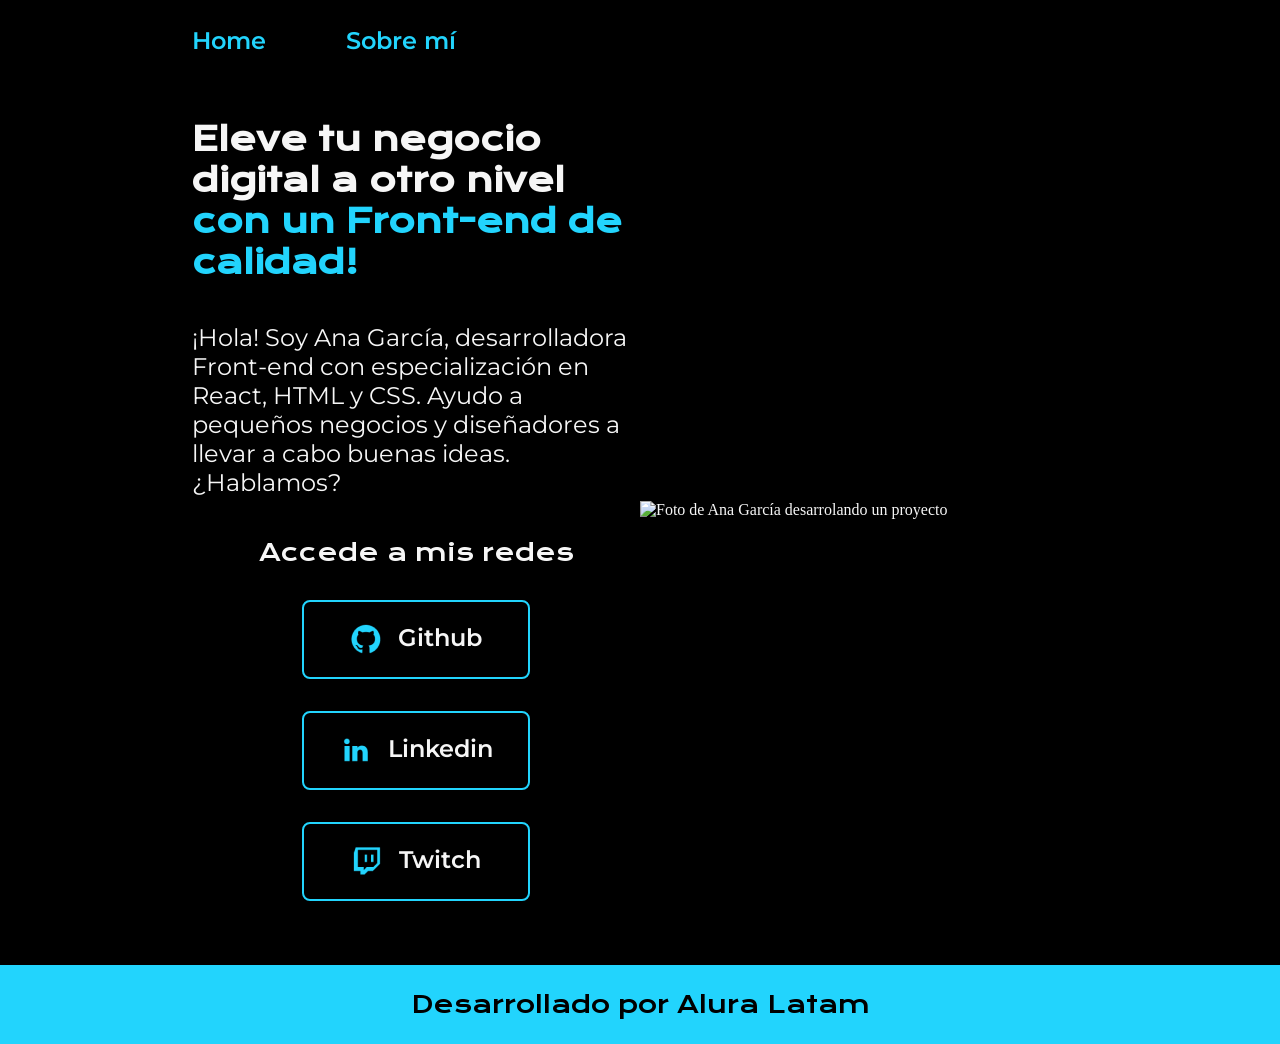
==== index.html @ 8c124a6c "Creando el proyecto" ====
<!DOCTYPE html>
<html lang="es-mx">
<head>
    <meta charset="UTF-8"> 
    <meta http-equiv="X-UA-Compatible" content="IE=edge">
    <meta name="viewport" content="width=device-width, initial-scale=1.0">
    <title>Portafolio</title>
    <link rel="stylesheet" href="styles/style.css">

</head>
<body>
    <header class="header">
        <nav class="header__menu">
            <a class="header__menu__link" href="index.html">Home</a>
            <a class="header__menu__link" href="about.html">Sobre mí</a>
        </nav>
    </header>
    <main class="presentacion">
        <section class="presentacion__contenido">
            <h1 class="presentacion__contenido__titulo">
                Eleve tu negocio digital a otro nivel 
                <strong class="titulo-destaque">con un Front-end de calidad!
                </strong></h1>
                <p class="presentacion__contenido__texto">¡Hola! Soy Ana García, desarrolladora Front-end con
                    especialización en React, HTML y CSS. Ayudo a pequeños
                    negocios y diseñadores a llevar a cabo buenas ideas.
                    ¿Hablamos?

                </p>
                <div class="presentacion__enlaces">
                    <h2 class="presentacion__enlaces__subtitulo">Accede a mis redes</h2>
                    <a class="presentacion__enlaces__link" href="https://github.com/">
                        <img src="./assets/github.png">
                        Github
                    </a>
                    <a class="presentacion__enlaces__link" href="https://linkedin.com/in/">
                        <img src="./assets/linkedin.png">
                        Linkedin
                    </a>
                    <a class="presentacion__enlaces__link" href="https://twitch.tv/">
                        <img src="./assets/twitch.png">
                        Twitch
                    </a>
                </div>
               
        </section>
            <img class="presentacion__imagen" src="./assets/Imagen.png" alt="Foto de Ana García desarrolando un proyecto">
    </main>
    <footer class="footer">
        <p>Desarrollado por Alura Latam</p>
    </footer>
</body>
</html>
---- styles/style.css ----
@import url('https://fonts.googleapis.com/css2?family=Krona+One&family=Montserrat:wght@400;600&display=swap');


:root {
    --color-primaria: #000000;
    --color-secundaria: #F6F6F6;
    --color-terciaria: #22D4FD;
    --color-hover: #272727;

    --fuente-krona: 'Krona One', sans-serif;
    --fuente-montserrat: 'Montserrat', sans-serif;
}

* {
    padding: 0;
    margin:0;
}

body{
    box-sizing: border-box;
    background-color: var(--color-primaria);
    color: var(--color-secundaria);
}

.header{
    padding: 2% 0% 0% 15%;
}

.header__menu{
    display: flex;
    gap: 80px;
}
.header__menu__link{
    font-family: var(--fuente-montserrat);
    font-size: 1.5rem;
    font-weight: 600;
    color: var(--color-terciaria);
    text-decoration: none;

}



.presentacion {
    padding: 5% 15%;
    display: flex;
    align-items: center;
    justify-content: space-between;
}

.presentacion__contenido{
    width: 50%;
    display: flex;
    flex-direction: column;
    gap: 40px;
}


.presentacion__contenido__titulo{
    font-size: 2rem;
    font-family: var(--fuente-krona);
}

.titulo-destaque {
    color: var(--color-terciaria); ;
}

.presentacion__contenido__texto{
    font-size: 1.5rem;
    font-family: var(--fuente-montserrat);
}

.presentacion__enlaces{
    display: flex;
    flex-direction: column;
    justify-content: space-between;
    align-items: center;
    gap: 32px;
}

.presentacion__enlaces__subtitulo{
    font-family: var(--fuente-krona);
    font-weight: 400;
    font-size: 1.5rem;
}
.presentacion__enlaces__link{
      display: flex;
      justify-content: center;
      gap: 16px;
      border: 2px solid var(--color-terciaria);
      width: 50%;
      text-align: center;
      border-radius: 8px;
      font-size: 1.5rem;
      font-weight: 600;
      padding: 21.5px 0;
      text-decoration: none;
      color: var(--color-secundaria);
      font-family: var(--fuente-montserrat);
}

.presentacion__enlaces__link:hover{
    background-color: var(--color-hover);
}

.presentacion__imagen{
    width: 50%;
}

.footer{
    color:var(--color-primaria);
    background-color: var(--color-terciaria);
    padding: 24px;
    text-align: center;
    font-family: var(--fuente-krona);
    font-size: 1.5rem;
    font-weight: 400;
}

@media (max-width: 1200px) {

    .header{
         padding: 10%;  
    }
    .header__menu{
        justify-content: center;
    }
    .presentacion{
        flex-direction: column-reverse;
        padding: 5%;

    }

    .presentacion__contenido{
        width: auto;
    }
    
}
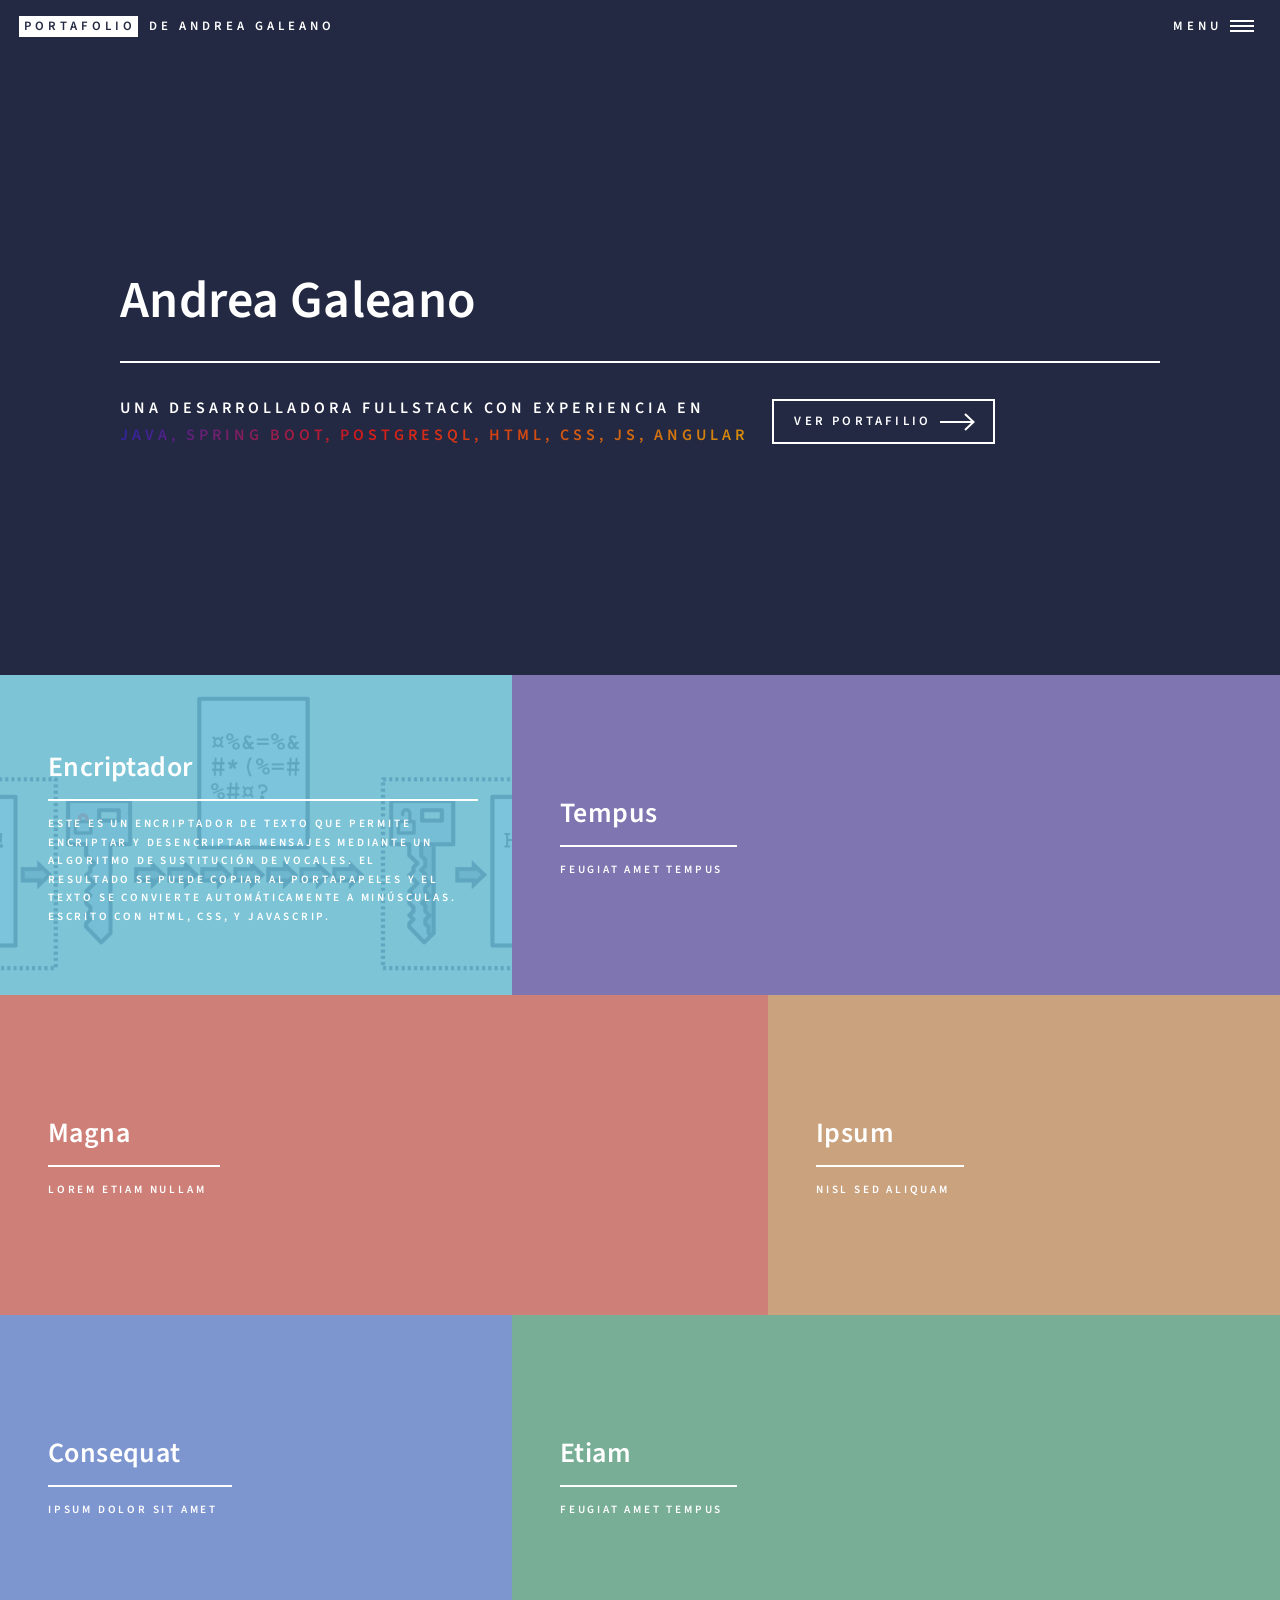
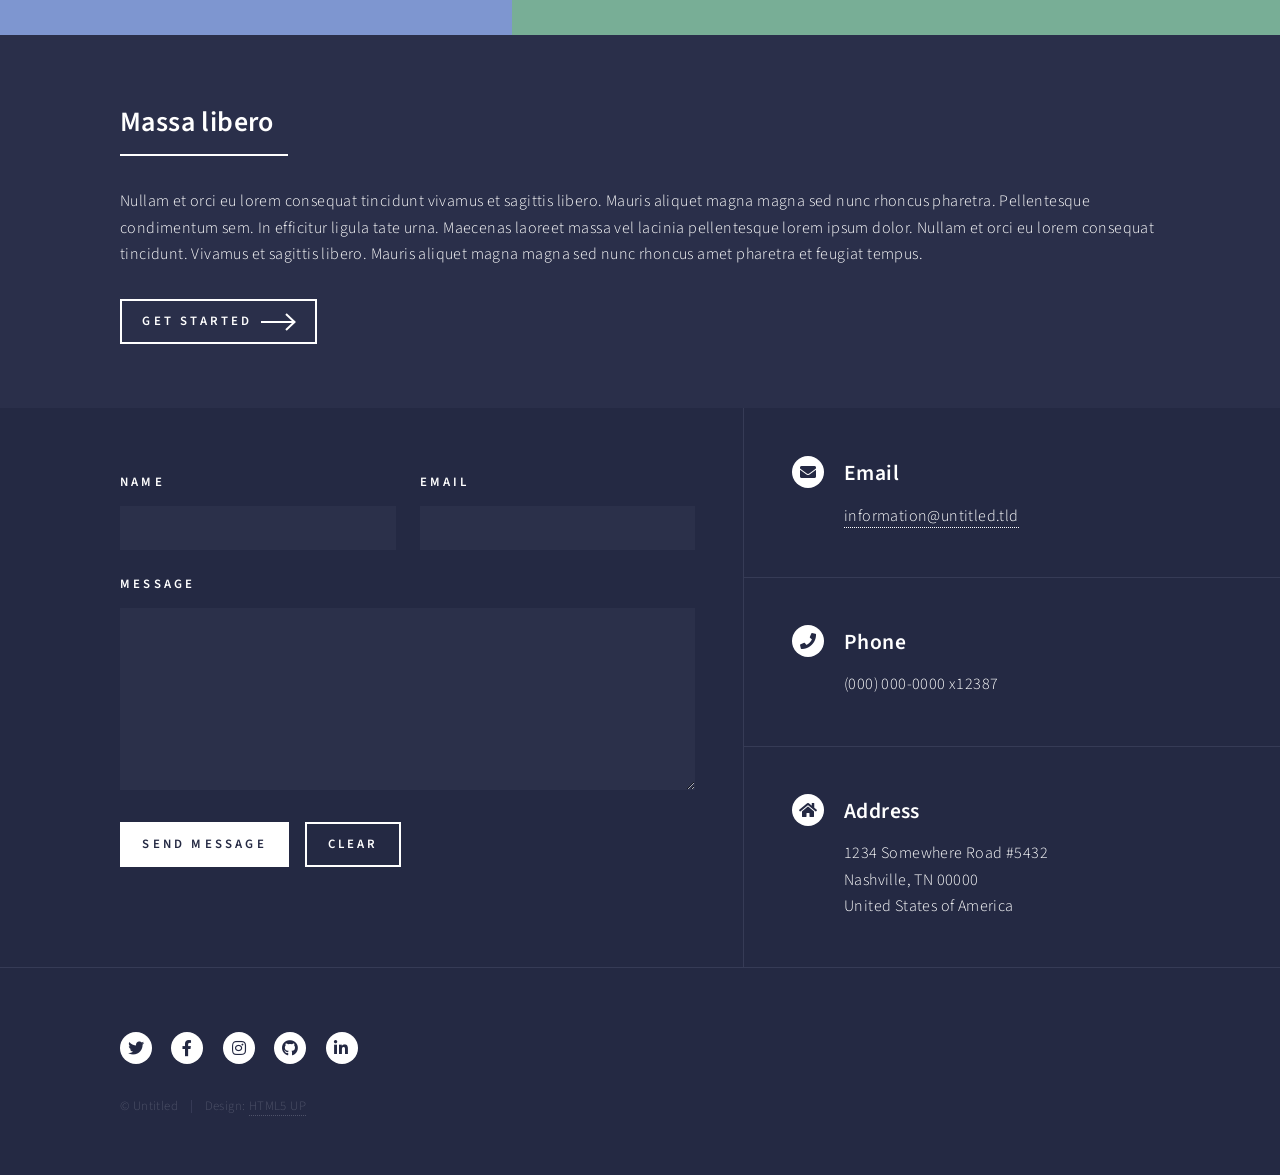
==== commit e9fa7703: "primer commit" ====
--- a/index.html
+++ b/index.html
@@ -1,53 +1,215 @@
-<!DOCTYPE html>
-<html lang="es-mx">
-<head>
-    <meta charset="UTF-8"> 
-    <meta http-equiv="X-UA-Compatible" content="IE=edge">
-    <meta name="viewport" content="width=device-width, initial-scale=1.0">
-    <title>Portafolio</title>
-    <link rel="stylesheet" href="styles/style.css">
-
-</head>
-<body>
-    <header class="header">
-        <nav class="header__menu">
-            <a class="header__menu__link" href="index.html">Home</a>
-            <a class="header__menu__link" href="about.html">Sobre mí</a>
-        </nav>
-    </header>
-    <main class="presentacion">
-        <section class="presentacion__contenido">
-            <h1 class="presentacion__contenido__titulo">
-                Eleve tu negocio digital a otro nivel 
-                <strong class="titulo-destaque">con un Front-end de calidad!
-                </strong></h1>
-                <p class="presentacion__contenido__texto">¡Hola! Soy Ana García, desarrolladora Front-end con
-                    especialización en React, HTML y CSS. Ayudo a pequeños
-                    negocios y diseñadores a llevar a cabo buenas ideas.
-                    ¿Hablamos?
-
-                </p>
-                <div class="presentacion__enlaces">
-                    <h2 class="presentacion__enlaces__subtitulo">Accede a mis redes</h2>
-                    <a class="presentacion__enlaces__link" href="https://github.com/">
-                        <img src="./assets/github.png">
-                        Github
-                    </a>
-                    <a class="presentacion__enlaces__link" href="https://linkedin.com/in/">
-                        <img src="./assets/linkedin.png">
-                        Linkedin
-                    </a>
-                    <a class="presentacion__enlaces__link" href="https://twitch.tv/">
-                        <img src="./assets/twitch.png">
-                        Twitch
-                    </a>
-                </div>
-               
-        </section>
-            <img class="presentacion__imagen" src="./assets/Imagen.png" alt="Foto de Ana García desarrolando un proyecto">
-    </main>
-    <footer class="footer">
-        <p>Desarrollado por Alura Latam</p>
-    </footer>
-</body>
-</html>
+<!DOCTYPE HTML>
+<!--
+	Forty by HTML5 UP
+	html5up.net | @ajlkn
+	Free for personal and commercial use under the CCA 3.0 license (html5up.net/license)
+-->
+<html>
+	<head>
+		<title>Portafolio de Andrea Galeano</title>
+		<meta charset="utf-8" />
+		<meta name="viewport" content="width=device-width, initial-scale=1, user-scalable=no" />
+		<link rel="stylesheet" href="assets/css/main.css" />
+		<noscript><link rel="stylesheet" href="assets/css/noscript.css" /></noscript>
+	</head>
+	<body class="is-preload">
+
+		<!-- Wrapper -->
+			<div id="wrapper">
+
+				<!-- Header -->
+					<header id="header" class="alt">
+						<a href="index.html" class="logo"><strong>Portafolio</strong> <span>de Andrea Galeano</span></a>
+						<nav>
+							<a href="#menu">Menu</a>
+						</nav>
+					</header>
+
+				<!-- Menu -->
+					<nav id="menu">
+						<ul class="links">
+							<li><a href="index.html">Home</a></li>
+							<li><a href="landing.html">Landing</a></li>
+							<li><a href="generic.html">Generic</a></li>
+							<li><a href="elements.html">Elements</a></li>
+						</ul>
+						<ul class="actions stacked">
+							<li><a href="#" class="button primary fit">Get Started</a></li>
+							<li><a href="#" class="button fit">Log In</a></li>
+						</ul>
+					</nav>
+
+				<!-- Banner -->
+					<section id="banner" class="major">
+						<div class="inner">
+							<header class="major">
+								<h1>Andrea Galeano</h1>
+							</header>
+							<div class="content">
+								<p>Una Desarrolladora Fullstack Con Experiencia en<br />
+								<span class="lenguajes">JAVA, Spring Boot, PostgreSQL, HTML, CSS, JS, Angular</span></p>
+								<ul class="actions">
+									<li><a href="#one" class="button next scrolly">Ver Portafilio</a></li>
+								</ul>
+							</div>
+						</div>
+					</section>
+
+				<!-- Main -->
+					<div id="main">
+
+						<!-- One -->
+							<section id="one" class="tiles">
+								<article>
+									<span class="image">
+										<img src="images/encritador.png" alt="" />
+									</span>
+									<header class="major">
+										<h3><a href="assets/proyectos/Encriptador/index.html" class="link" target="_blank">Encriptador</a></h3>
+										<p>Este es un encriptador de texto que permite encriptar y desencriptar mensajes mediante un algoritmo de sustitución de vocales. El resultado se puede copiar al portapapeles y el texto se convierte automáticamente a minúsculas. Escrito con HTML, CSS, y Javascrip.</p>
+									</header>
+								</article>
+								<article>
+									<span class="image">
+										<img src="images/pic02.jpg" alt="" />
+									</span>
+									<header class="major">
+										<h3><a href="landing.html" class="link">Tempus</a></h3>
+										<p>feugiat amet tempus</p>
+									</header>
+								</article>
+								<article>
+									<span class="image">
+										<img src="images/pic03.jpg" alt="" />
+									</span>
+									<header class="major">
+										<h3><a href="landing.html" class="link">Magna</a></h3>
+										<p>Lorem etiam nullam</p>
+									</header>
+								</article>
+								<article>
+									<span class="image">
+										<img src="images/pic04.jpg" alt="" />
+									</span>
+									<header class="major">
+										<h3><a href="landing.html" class="link">Ipsum</a></h3>
+										<p>Nisl sed aliquam</p>
+									</header>
+								</article>
+								<article>
+									<span class="image">
+										<img src="images/pic05.jpg" alt="" />
+									</span>
+									<header class="major">
+										<h3><a href="landing.html" class="link">Consequat</a></h3>
+										<p>Ipsum dolor sit amet</p>
+									</header>
+								</article>
+								<article>
+									<span class="image">
+										<img src="images/pic06.jpg" alt="" />
+									</span>
+									<header class="major">
+										<h3><a href="landing.html" class="link">Etiam</a></h3>
+										<p>Feugiat amet tempus</p>
+									</header>
+								</article>
+							</section>
+
+						<!-- Two -->
+							<section id="two">
+								<div class="inner">
+									<header class="major">
+										<h2>Massa libero</h2>
+									</header>
+									<p>Nullam et orci eu lorem consequat tincidunt vivamus et sagittis libero. Mauris aliquet magna magna sed nunc rhoncus pharetra. Pellentesque condimentum sem. In efficitur ligula tate urna. Maecenas laoreet massa vel lacinia pellentesque lorem ipsum dolor. Nullam et orci eu lorem consequat tincidunt. Vivamus et sagittis libero. Mauris aliquet magna magna sed nunc rhoncus amet pharetra et feugiat tempus.</p>
+									<ul class="actions">
+										<li><a href="landing.html" class="button next">Get Started</a></li>
+									</ul>
+								</div>
+							</section>
+
+					</div>
+
+				<!-- Contact -->
+					<section id="contact">
+						<div class="inner">
+							<section>
+								<form method="post" action="#">
+									<div class="fields">
+										<div class="field half">
+											<label for="name">Name</label>
+											<input type="text" name="name" id="name" />
+										</div>
+										<div class="field half">
+											<label for="email">Email</label>
+											<input type="text" name="email" id="email" />
+										</div>
+										<div class="field">
+											<label for="message">Message</label>
+											<textarea name="message" id="message" rows="6"></textarea>
+										</div>
+									</div>
+									<ul class="actions">
+										<li><input type="submit" value="Send Message" class="primary" /></li>
+										<li><input type="reset" value="Clear" /></li>
+									</ul>
+								</form>
+							</section>
+							<section class="split">
+								<section>
+									<div class="contact-method">
+										<span class="icon solid alt fa-envelope"></span>
+										<h3>Email</h3>
+										<a href="#">information@untitled.tld</a>
+									</div>
+								</section>
+								<section>
+									<div class="contact-method">
+										<span class="icon solid alt fa-phone"></span>
+										<h3>Phone</h3>
+										<span>(000) 000-0000 x12387</span>
+									</div>
+								</section>
+								<section>
+									<div class="contact-method">
+										<span class="icon solid alt fa-home"></span>
+										<h3>Address</h3>
+										<span>1234 Somewhere Road #5432<br />
+										Nashville, TN 00000<br />
+										United States of America</span>
+									</div>
+								</section>
+							</section>
+						</div>
+					</section>
+
+				<!-- Footer -->
+					<footer id="footer">
+						<div class="inner">
+							<ul class="icons">
+								<li><a href="#" class="icon brands alt fa-twitter"><span class="label">Twitter</span></a></li>
+								<li><a href="#" class="icon brands alt fa-facebook-f"><span class="label">Facebook</span></a></li>
+								<li><a href="#" class="icon brands alt fa-instagram"><span class="label">Instagram</span></a></li>
+								<li><a href="#" class="icon brands alt fa-github"><span class="label">GitHub</span></a></li>
+								<li><a href="#" class="icon brands alt fa-linkedin-in"><span class="label">LinkedIn</span></a></li>
+							</ul>
+							<ul class="copyright">
+								<li>&copy; Untitled</li><li>Design: <a href="https://html5up.net">HTML5 UP</a></li>
+							</ul>
+						</div>
+					</footer>
+
+			</div>
+
+		<!-- Scripts -->
+			<script src="assets/js/jquery.min.js"></script>
+			<script src="assets/js/jquery.scrolly.min.js"></script>
+			<script src="assets/js/jquery.scrollex.min.js"></script>
+			<script src="assets/js/browser.min.js"></script>
+			<script src="assets/js/breakpoints.min.js"></script>
+			<script src="assets/js/util.js"></script>
+			<script src="assets/js/main.js"></script>
+
+	</body>
+</html>
--- a/assets/css/main.css
+++ b/assets/css/main.css
@@ -0,0 +1,3983 @@
+@import url(fontawesome-all.min.css);
+@import url("https://fonts.googleapis.com/css?family=Source+Sans+Pro:300,300italic,600,600italic");
+
+/*
+	Forty by HTML5 UP
+	html5up.net | @ajlkn
+	Free for personal and commercial use under the CCA 3.0 license (html5up.net/license)
+*/
+
+@keyframes texclip {
+	to {
+		background-position: 200% center;
+	}
+}
+
+.lenguajes
+{
+	background-image: linear-gradient(
+		-225deg,
+		#2824AA 0%,
+		#d11a1a 20%,
+		#d48d0a 50%,
+		#a56e6e 100%
+	);
+
+	background-size: auto auto;
+	background-clip: border-box;
+	background-size: 200% auto;
+	display: inline-block;
+
+	background-clip: text;
+	-webkit-background-clip: text;
+	-webkit-text-fill-color: transparent;
+	animation: texclip 1.5s linear infinite;
+
+	background-color: blanchedalmond;
+	padding: 0.25em 0.em;
+	color: #242943;
+}
+
+html, body, div, span, applet, object,
+iframe, h1, h2, h3, h4, h5, h6, p, blockquote,
+pre, a, abbr, acronym, address, big, cite,
+code, del, dfn, em, img, ins, kbd, q, s, samp,
+small, strike, strong, sub, sup, tt, var, b,
+u, i, center, dl, dt, dd, ol, ul, li, fieldset,
+form, label, legend, table, caption, tbody,
+tfoot, thead, tr, th, td, article, aside,
+canvas, details, embed, figure, figcaption,
+footer, header, hgroup, menu, nav, output, ruby,
+section, summary, time, mark, audio, video {
+	margin: 0;
+	padding: 0;
+	border: 0;
+	font-size: 100%;
+	font: inherit;
+	vertical-align: baseline;}
+
+article, aside, details, figcaption, figure,
+footer, header, hgroup, menu, nav, section {
+	display: block;}
+
+body {
+	line-height: 1;
+}
+
+ol, ul {
+	list-style: none;
+}
+
+blockquote, q {
+	quotes: none;
+}
+
+	blockquote:before, blockquote:after, q:before, q:after {
+		content: '';
+		content: none;
+	}
+
+table {
+	border-collapse: collapse;
+	border-spacing: 0;
+}
+
+body {
+	-webkit-text-size-adjust: none;
+}
+
+mark {
+	background-color: transparent;
+	color: inherit;
+}
+
+input::-moz-focus-inner {
+	border: 0;
+	padding: 0;
+}
+
+input, select, textarea {
+	-moz-appearance: none;
+	-webkit-appearance: none;
+	-ms-appearance: none;
+	appearance: none;
+}
+
+/* Basic */
+
+	@-ms-viewport {
+		width: device-width;
+	}
+
+	body {
+		-ms-overflow-style: scrollbar;
+	}
+
+	@media screen and (max-width: 480px) {
+
+		html, body {
+			min-width: 320px;
+		}
+
+	}
+
+	html {
+		box-sizing: border-box;
+	}
+
+	*, *:before, *:after {
+		box-sizing: inherit;
+	}
+
+	body {
+		background: #242943;
+	}
+
+		body.is-preload *, body.is-preload *:before, body.is-preload *:after {
+			-moz-animation: none !important;
+			-webkit-animation: none !important;
+			-ms-animation: none !important;
+			animation: none !important;
+			-moz-transition: none !important;
+			-webkit-transition: none !important;
+			-ms-transition: none !important;
+			transition: none !important;
+		}
+
+/* Type */
+
+	body, input, select, textarea {
+		color: #ffffff;
+		font-family: "Source Sans Pro", Helvetica, sans-serif;
+		font-size: 17pt;
+		font-weight: 300;
+		letter-spacing: 0.025em;
+		line-height: 1.65;
+	}
+
+		@media screen and (max-width: 1680px) {
+
+			body, input, select, textarea {
+				font-size: 14pt;
+			}
+
+		}
+
+		@media screen and (max-width: 1280px) {
+
+			body, input, select, textarea {
+				font-size: 12pt;
+			}
+
+		}
+
+		@media screen and (max-width: 360px) {
+
+			body, input, select, textarea {
+				font-size: 11pt;
+			}
+
+		}
+
+	a {
+		-moz-transition: color 0.2s ease-in-out, border-bottom-color 0.2s ease-in-out;
+		-webkit-transition: color 0.2s ease-in-out, border-bottom-color 0.2s ease-in-out;
+		-ms-transition: color 0.2s ease-in-out, border-bottom-color 0.2s ease-in-out;
+		transition: color 0.2s ease-in-out, border-bottom-color 0.2s ease-in-out;
+		border-bottom: dotted 1px;
+		color: inherit;
+		text-decoration: none;
+	}
+
+		a:hover {
+			border-bottom-color: transparent;
+			color: #9bf1ff !important;
+		}
+
+		a:active {
+			color: #53e3fb !important;
+		}
+
+	strong, b {
+		color: #ffffff;
+		font-weight: 600;
+	}
+
+	em, i {
+		font-style: italic;
+	}
+
+	p {
+		margin: 0 0 2em 0;
+	}
+
+	h1, h2, h3, h4, h5, h6 {
+		color: #ffffff;
+		font-weight: 600;
+		line-height: 1.65;
+		margin: 0 0 1em 0;
+	}
+
+		h1 a, h2 a, h3 a, h4 a, h5 a, h6 a {
+			color: inherit;
+			border-bottom: 0;
+		}
+
+	h1 {
+		font-size: 2.5em;
+	}
+
+	h2 {
+		font-size: 1.75em;
+	}
+
+	h3 {
+		font-size: 1.35em;
+	}
+
+	h4 {
+		font-size: 1.1em;
+	}
+
+	h5 {
+		font-size: 0.9em;
+	}
+
+	h6 {
+		font-size: 0.7em;
+	}
+
+	@media screen and (max-width: 736px) {
+
+		h1 {
+			font-size: 2em;
+		}
+
+		h2 {
+			font-size: 1.5em;
+		}
+
+		h3 {
+			font-size: 1.25em;
+		}
+
+	}
+
+	sub {
+		font-size: 0.8em;
+		position: relative;
+		top: 0.5em;
+	}
+
+	sup {
+		font-size: 0.8em;
+		position: relative;
+		top: -0.5em;
+	}
+
+	blockquote {
+		border-left: solid 4px rgba(212, 212, 255, 0.1);
+		font-style: italic;
+		margin: 0 0 2em 0;
+		padding: 0.5em 0 0.5em 2em;
+	}
+
+	code {
+		background: rgba(212, 212, 255, 0.035);
+		font-family: "Courier New", monospace;
+		font-size: 0.9em;
+		margin: 0 0.25em;
+		padding: 0.25em 0.65em;
+	}
+
+	pre {
+		-webkit-overflow-scrolling: touch;
+		font-family: "Courier New", monospace;
+		font-size: 0.9em;
+		margin: 0 0 2em 0;
+	}
+
+		pre code {
+			display: block;
+			line-height: 1.75;
+			padding: 1em 1.5em;
+			overflow-x: auto;
+		}
+
+	hr {
+		border: 0;
+		border-bottom: solid 1px rgba(212, 212, 255, 0.1);
+		margin: 2em 0;
+	}
+
+		hr.major {
+			margin: 3em 0;
+		}
+
+	.align-left {
+		text-align: left;
+	}
+
+	.align-center {
+		text-align: center;
+	}
+
+	.align-right {
+		text-align: right;
+	}
+
+/* Row */
+
+	.row {
+		display: flex;
+		flex-wrap: wrap;
+		box-sizing: border-box;
+		align-items: stretch;
+	}
+
+		.row > * {
+			box-sizing: border-box;
+		}
+
+		.row.gtr-uniform > * > :last-child {
+			margin-bottom: 0;
+		}
+
+		.row.aln-left {
+			justify-content: flex-start;
+		}
+
+		.row.aln-center {
+			justify-content: center;
+		}
+
+		.row.aln-right {
+			justify-content: flex-end;
+		}
+
+		.row.aln-top {
+			align-items: flex-start;
+		}
+
+		.row.aln-middle {
+			align-items: center;
+		}
+
+		.row.aln-bottom {
+			align-items: flex-end;
+		}
+
+		.row > .imp {
+			order: -1;
+		}
+
+		.row > .col-1 {
+			width: 8.33333%;
+		}
+
+		.row > .off-1 {
+			margin-left: 8.33333%;
+		}
+
+		.row > .col-2 {
+			width: 16.66667%;
+		}
+
+		.row > .off-2 {
+			margin-left: 16.66667%;
+		}
+
+		.row > .col-3 {
+			width: 25%;
+		}
+
+		.row > .off-3 {
+			margin-left: 25%;
+		}
+
+		.row > .col-4 {
+			width: 33.33333%;
+		}
+
+		.row > .off-4 {
+			margin-left: 33.33333%;
+		}
+
+		.row > .col-5 {
+			width: 41.66667%;
+		}
+
+		.row > .off-5 {
+			margin-left: 41.66667%;
+		}
+
+		.row > .col-6 {
+			width: 50%;
+		}
+
+		.row > .off-6 {
+			margin-left: 50%;
+		}
+
+		.row > .col-7 {
+			width: 58.33333%;
+		}
+
+		.row > .off-7 {
+			margin-left: 58.33333%;
+		}
+
+		.row > .col-8 {
+			width: 66.66667%;
+		}
+
+		.row > .off-8 {
+			margin-left: 66.66667%;
+		}
+
+		.row > .col-9 {
+			width: 75%;
+		}
+
+		.row > .off-9 {
+			margin-left: 75%;
+		}
+
+		.row > .col-10 {
+			width: 83.33333%;
+		}
+
+		.row > .off-10 {
+			margin-left: 83.33333%;
+		}
+
+		.row > .col-11 {
+			width: 91.66667%;
+		}
+
+		.row > .off-11 {
+			margin-left: 91.66667%;
+		}
+
+		.row > .col-12 {
+			width: 100%;
+		}
+
+		.row > .off-12 {
+			margin-left: 100%;
+		}
+
+		.row.gtr-0 {
+			margin-top: 0;
+			margin-left: 0em;
+		}
+
+			.row.gtr-0 > * {
+				padding: 0 0 0 0em;
+			}
+
+			.row.gtr-0.gtr-uniform {
+				margin-top: 0em;
+			}
+
+				.row.gtr-0.gtr-uniform > * {
+					padding-top: 0em;
+				}
+
+		.row.gtr-25 {
+			margin-top: 0;
+			margin-left: -0.5em;
+		}
+
+			.row.gtr-25 > * {
+				padding: 0 0 0 0.5em;
+			}
+
+			.row.gtr-25.gtr-uniform {
+				margin-top: -0.5em;
+			}
+
+				.row.gtr-25.gtr-uniform > * {
+					padding-top: 0.5em;
+				}
+
+		.row.gtr-50 {
+			margin-top: 0;
+			margin-left: -1em;
+		}
+
+			.row.gtr-50 > * {
+				padding: 0 0 0 1em;
+			}
+
+			.row.gtr-50.gtr-uniform {
+				margin-top: -1em;
+			}
+
+				.row.gtr-50.gtr-uniform > * {
+					padding-top: 1em;
+				}
+
+		.row {
+			margin-top: 0;
+			margin-left: -2em;
+		}
+
+			.row > * {
+				padding: 0 0 0 2em;
+			}
+
+			.row.gtr-uniform {
+				margin-top: -2em;
+			}
+
+				.row.gtr-uniform > * {
+					padding-top: 2em;
+				}
+
+		.row.gtr-150 {
+			margin-top: 0;
+			margin-left: -3em;
+		}
+
+			.row.gtr-150 > * {
+				padding: 0 0 0 3em;
+			}
+
+			.row.gtr-150.gtr-uniform {
+				margin-top: -3em;
+			}
+
+				.row.gtr-150.gtr-uniform > * {
+					padding-top: 3em;
+				}
+
+		.row.gtr-200 {
+			margin-top: 0;
+			margin-left: -4em;
+		}
+
+			.row.gtr-200 > * {
+				padding: 0 0 0 4em;
+			}
+
+			.row.gtr-200.gtr-uniform {
+				margin-top: -4em;
+			}
+
+				.row.gtr-200.gtr-uniform > * {
+					padding-top: 4em;
+				}
+
+		@media screen and (max-width: 1680px) {
+
+			.row {
+				display: flex;
+				flex-wrap: wrap;
+				box-sizing: border-box;
+				align-items: stretch;
+			}
+
+				.row > * {
+					box-sizing: border-box;
+				}
+
+				.row.gtr-uniform > * > :last-child {
+					margin-bottom: 0;
+				}
+
+				.row.aln-left {
+					justify-content: flex-start;
+				}
+
+				.row.aln-center {
+					justify-content: center;
+				}
+
+				.row.aln-right {
+					justify-content: flex-end;
+				}
+
+				.row.aln-top {
+					align-items: flex-start;
+				}
+
+				.row.aln-middle {
+					align-items: center;
+				}
+
+				.row.aln-bottom {
+					align-items: flex-end;
+				}
+
+				.row > .imp-xlarge {
+					order: -1;
+				}
+
+				.row > .col-1-xlarge {
+					width: 8.33333%;
+				}
+
+				.row > .off-1-xlarge {
+					margin-left: 8.33333%;
+				}
+
+				.row > .col-2-xlarge {
+					width: 16.66667%;
+				}
+
+				.row > .off-2-xlarge {
+					margin-left: 16.66667%;
+				}
+
+				.row > .col-3-xlarge {
+					width: 25%;
+				}
+
+				.row > .off-3-xlarge {
+					margin-left: 25%;
+				}
+
+				.row > .col-4-xlarge {
+					width: 33.33333%;
+				}
+
+				.row > .off-4-xlarge {
+					margin-left: 33.33333%;
+				}
+
+				.row > .col-5-xlarge {
+					width: 41.66667%;
+				}
+
+				.row > .off-5-xlarge {
+					margin-left: 41.66667%;
+				}
+
+				.row > .col-6-xlarge {
+					width: 50%;
+				}
+
+				.row > .off-6-xlarge {
+					margin-left: 50%;
+				}
+
+				.row > .col-7-xlarge {
+					width: 58.33333%;
+				}
+
+				.row > .off-7-xlarge {
+					margin-left: 58.33333%;
+				}
+
+				.row > .col-8-xlarge {
+					width: 66.66667%;
+				}
+
+				.row > .off-8-xlarge {
+					margin-left: 66.66667%;
+				}
+
+				.row > .col-9-xlarge {
+					width: 75%;
+				}
+
+				.row > .off-9-xlarge {
+					margin-left: 75%;
+				}
+
+				.row > .col-10-xlarge {
+					width: 83.33333%;
+				}
+
+				.row > .off-10-xlarge {
+					margin-left: 83.33333%;
+				}
+
+				.row > .col-11-xlarge {
+					width: 91.66667%;
+				}
+
+				.row > .off-11-xlarge {
+					margin-left: 91.66667%;
+				}
+
+				.row > .col-12-xlarge {
+					width: 100%;
+				}
+
+				.row > .off-12-xlarge {
+					margin-left: 100%;
+				}
+
+				.row.gtr-0 {
+					margin-top: 0;
+					margin-left: 0em;
+				}
+
+					.row.gtr-0 > * {
+						padding: 0 0 0 0em;
+					}
+
+					.row.gtr-0.gtr-uniform {
+						margin-top: 0em;
+					}
+
+						.row.gtr-0.gtr-uniform > * {
+							padding-top: 0em;
+						}
+
+				.row.gtr-25 {
+					margin-top: 0;
+					margin-left: -0.5em;
+				}
+
+					.row.gtr-25 > * {
+						padding: 0 0 0 0.5em;
+					}
+
+					.row.gtr-25.gtr-uniform {
+						margin-top: -0.5em;
+					}
+
+						.row.gtr-25.gtr-uniform > * {
+							padding-top: 0.5em;
+						}
+
+				.row.gtr-50 {
+					margin-top: 0;
+					margin-left: -1em;
+				}
+
+					.row.gtr-50 > * {
+						padding: 0 0 0 1em;
+					}
+
+					.row.gtr-50.gtr-uniform {
+						margin-top: -1em;
+					}
+
+						.row.gtr-50.gtr-uniform > * {
+							padding-top: 1em;
+						}
+
+				.row {
+					margin-top: 0;
+					margin-left: -2em;
+				}
+
+					.row > * {
+						padding: 0 0 0 2em;
+					}
+
+					.row.gtr-uniform {
+						margin-top: -2em;
+					}
+
+						.row.gtr-uniform > * {
+							padding-top: 2em;
+						}
+
+				.row.gtr-150 {
+					margin-top: 0;
+					margin-left: -3em;
+				}
+
+					.row.gtr-150 > * {
+						padding: 0 0 0 3em;
+					}
+
+					.row.gtr-150.gtr-uniform {
+						margin-top: -3em;
+					}
+
+						.row.gtr-150.gtr-uniform > * {
+							padding-top: 3em;
+						}
+
+				.row.gtr-200 {
+					margin-top: 0;
+					margin-left: -4em;
+				}
+
+					.row.gtr-200 > * {
+						padding: 0 0 0 4em;
+					}
+
+					.row.gtr-200.gtr-uniform {
+						margin-top: -4em;
+					}
+
+						.row.gtr-200.gtr-uniform > * {
+							padding-top: 4em;
+						}
+
+		}
+
+		@media screen and (max-width: 1280px) {
+
+			.row {
+				display: flex;
+				flex-wrap: wrap;
+				box-sizing: border-box;
+				align-items: stretch;
+			}
+
+				.row > * {
+					box-sizing: border-box;
+				}
+
+				.row.gtr-uniform > * > :last-child {
+					margin-bottom: 0;
+				}
+
+				.row.aln-left {
+					justify-content: flex-start;
+				}
+
+				.row.aln-center {
+					justify-content: center;
+				}
+
+				.row.aln-right {
+					justify-content: flex-end;
+				}
+
+				.row.aln-top {
+					align-items: flex-start;
+				}
+
+				.row.aln-middle {
+					align-items: center;
+				}
+
+				.row.aln-bottom {
+					align-items: flex-end;
+				}
+
+				.row > .imp-large {
+					order: -1;
+				}
+
+				.row > .col-1-large {
+					width: 8.33333%;
+				}
+
+				.row > .off-1-large {
+					margin-left: 8.33333%;
+				}
+
+				.row > .col-2-large {
+					width: 16.66667%;
+				}
+
+				.row > .off-2-large {
+					margin-left: 16.66667%;
+				}
+
+				.row > .col-3-large {
+					width: 25%;
+				}
+
+				.row > .off-3-large {
+					margin-left: 25%;
+				}
+
+				.row > .col-4-large {
+					width: 33.33333%;
+				}
+
+				.row > .off-4-large {
+					margin-left: 33.33333%;
+				}
+
+				.row > .col-5-large {
+					width: 41.66667%;
+				}
+
+				.row > .off-5-large {
+					margin-left: 41.66667%;
+				}
+
+				.row > .col-6-large {
+					width: 50%;
+				}
+
+				.row > .off-6-large {
+					margin-left: 50%;
+				}
+
+				.row > .col-7-large {
+					width: 58.33333%;
+				}
+
+				.row > .off-7-large {
+					margin-left: 58.33333%;
+				}
+
+				.row > .col-8-large {
+					width: 66.66667%;
+				}
+
+				.row > .off-8-large {
+					margin-left: 66.66667%;
+				}
+
+				.row > .col-9-large {
+					width: 75%;
+				}
+
+				.row > .off-9-large {
+					margin-left: 75%;
+				}
+
+				.row > .col-10-large {
+					width: 83.33333%;
+				}
+
+				.row > .off-10-large {
+					margin-left: 83.33333%;
+				}
+
+				.row > .col-11-large {
+					width: 91.66667%;
+				}
+
+				.row > .off-11-large {
+					margin-left: 91.66667%;
+				}
+
+				.row > .col-12-large {
+					width: 100%;
+				}
+
+				.row > .off-12-large {
+					margin-left: 100%;
+				}
+
+				.row.gtr-0 {
+					margin-top: 0;
+					margin-left: 0em;
+				}
+
+					.row.gtr-0 > * {
+						padding: 0 0 0 0em;
+					}
+
+					.row.gtr-0.gtr-uniform {
+						margin-top: 0em;
+					}
+
+						.row.gtr-0.gtr-uniform > * {
+							padding-top: 0em;
+						}
+
+				.row.gtr-25 {
+					margin-top: 0;
+					margin-left: -0.375em;
+				}
+
+					.row.gtr-25 > * {
+						padding: 0 0 0 0.375em;
+					}
+
+					.row.gtr-25.gtr-uniform {
+						margin-top: -0.375em;
+					}
+
+						.row.gtr-25.gtr-uniform > * {
+							padding-top: 0.375em;
+						}
+
+				.row.gtr-50 {
+					margin-top: 0;
+					margin-left: -0.75em;
+				}
+
+					.row.gtr-50 > * {
+						padding: 0 0 0 0.75em;
+					}
+
+					.row.gtr-50.gtr-uniform {
+						margin-top: -0.75em;
+					}
+
+						.row.gtr-50.gtr-uniform > * {
+							padding-top: 0.75em;
+						}
+
+				.row {
+					margin-top: 0;
+					margin-left: -1.5em;
+				}
+
+					.row > * {
+						padding: 0 0 0 1.5em;
+					}
+
+					.row.gtr-uniform {
+						margin-top: -1.5em;
+					}
+
+						.row.gtr-uniform > * {
+							padding-top: 1.5em;
+						}
+
+				.row.gtr-150 {
+					margin-top: 0;
+					margin-left: -2.25em;
+				}
+
+					.row.gtr-150 > * {
+						padding: 0 0 0 2.25em;
+					}
+
+					.row.gtr-150.gtr-uniform {
+						margin-top: -2.25em;
+					}
+
+						.row.gtr-150.gtr-uniform > * {
+							padding-top: 2.25em;
+						}
+
+				.row.gtr-200 {
+					margin-top: 0;
+					margin-left: -3em;
+				}
+
+					.row.gtr-200 > * {
+						padding: 0 0 0 3em;
+					}
+
+					.row.gtr-200.gtr-uniform {
+						margin-top: -3em;
+					}
+
+						.row.gtr-200.gtr-uniform > * {
+							padding-top: 3em;
+						}
+
+		}
+
+		@media screen and (max-width: 980px) {
+
+			.row {
+				display: flex;
+				flex-wrap: wrap;
+				box-sizing: border-box;
+				align-items: stretch;
+			}
+
+				.row > * {
+					box-sizing: border-box;
+				}
+
+				.row.gtr-uniform > * > :last-child {
+					margin-bottom: 0;
+				}
+
+				.row.aln-left {
+					justify-content: flex-start;
+				}
+
+				.row.aln-center {
+					justify-content: center;
+				}
+
+				.row.aln-right {
+					justify-content: flex-end;
+				}
+
+				.row.aln-top {
+					align-items: flex-start;
+				}
+
+				.row.aln-middle {
+					align-items: center;
+				}
+
+				.row.aln-bottom {
+					align-items: flex-end;
+				}
+
+				.row > .imp-medium {
+					order: -1;
+				}
+
+				.row > .col-1-medium {
+					width: 8.33333%;
+				}
+
+				.row > .off-1-medium {
+					margin-left: 8.33333%;
+				}
+
+				.row > .col-2-medium {
+					width: 16.66667%;
+				}
+
+				.row > .off-2-medium {
+					margin-left: 16.66667%;
+				}
+
+				.row > .col-3-medium {
+					width: 25%;
+				}
+
+				.row > .off-3-medium {
+					margin-left: 25%;
+				}
+
+				.row > .col-4-medium {
+					width: 33.33333%;
+				}
+
+				.row > .off-4-medium {
+					margin-left: 33.33333%;
+				}
+
+				.row > .col-5-medium {
+					width: 41.66667%;
+				}
+
+				.row > .off-5-medium {
+					margin-left: 41.66667%;
+				}
+
+				.row > .col-6-medium {
+					width: 50%;
+				}
+
+				.row > .off-6-medium {
+					margin-left: 50%;
+				}
+
+				.row > .col-7-medium {
+					width: 58.33333%;
+				}
+
+				.row > .off-7-medium {
+					margin-left: 58.33333%;
+				}
+
+				.row > .col-8-medium {
+					width: 66.66667%;
+				}
+
+				.row > .off-8-medium {
+					margin-left: 66.66667%;
+				}
+
+				.row > .col-9-medium {
+					width: 75%;
+				}
+
+				.row > .off-9-medium {
+					margin-left: 75%;
+				}
+
+				.row > .col-10-medium {
+					width: 83.33333%;
+				}
+
+				.row > .off-10-medium {
+					margin-left: 83.33333%;
+				}
+
+				.row > .col-11-medium {
+					width: 91.66667%;
+				}
+
+				.row > .off-11-medium {
+					margin-left: 91.66667%;
+				}
+
+				.row > .col-12-medium {
+					width: 100%;
+				}
+
+				.row > .off-12-medium {
+					margin-left: 100%;
+				}
+
+				.row.gtr-0 {
+					margin-top: 0;
+					margin-left: 0em;
+				}
+
+					.row.gtr-0 > * {
+						padding: 0 0 0 0em;
+					}
+
+					.row.gtr-0.gtr-uniform {
+						margin-top: 0em;
+					}
+
+						.row.gtr-0.gtr-uniform > * {
+							padding-top: 0em;
+						}
+
+				.row.gtr-25 {
+					margin-top: 0;
+					margin-left: -0.375em;
+				}
+
+					.row.gtr-25 > * {
+						padding: 0 0 0 0.375em;
+					}
+
+					.row.gtr-25.gtr-uniform {
+						margin-top: -0.375em;
+					}
+
+						.row.gtr-25.gtr-uniform > * {
+							padding-top: 0.375em;
+						}
+
+				.row.gtr-50 {
+					margin-top: 0;
+					margin-left: -0.75em;
+				}
+
+					.row.gtr-50 > * {
+						padding: 0 0 0 0.75em;
+					}
+
+					.row.gtr-50.gtr-uniform {
+						margin-top: -0.75em;
+					}
+
+						.row.gtr-50.gtr-uniform > * {
+							padding-top: 0.75em;
+						}
+
+				.row {
+					margin-top: 0;
+					margin-left: -1.5em;
+				}
+
+					.row > * {
+						padding: 0 0 0 1.5em;
+					}
+
+					.row.gtr-uniform {
+						margin-top: -1.5em;
+					}
+
+						.row.gtr-uniform > * {
+							padding-top: 1.5em;
+						}
+
+				.row.gtr-150 {
+					margin-top: 0;
+					margin-left: -2.25em;
+				}
+
+					.row.gtr-150 > * {
+						padding: 0 0 0 2.25em;
+					}
+
+					.row.gtr-150.gtr-uniform {
+						margin-top: -2.25em;
+					}
+
+						.row.gtr-150.gtr-uniform > * {
+							padding-top: 2.25em;
+						}
+
+				.row.gtr-200 {
+					margin-top: 0;
+					margin-left: -3em;
+				}
+
+					.row.gtr-200 > * {
+						padding: 0 0 0 3em;
+					}
+
+					.row.gtr-200.gtr-uniform {
+						margin-top: -3em;
+					}
+
+						.row.gtr-200.gtr-uniform > * {
+							padding-top: 3em;
+						}
+
+		}
+
+		@media screen and (max-width: 736px) {
+
+			.row {
+				display: flex;
+				flex-wrap: wrap;
+				box-sizing: border-box;
+				align-items: stretch;
+			}
+
+				.row > * {
+					box-sizing: border-box;
+				}
+
+				.row.gtr-uniform > * > :last-child {
+					margin-bottom: 0;
+				}
+
+				.row.aln-left {
+					justify-content: flex-start;
+				}
+
+				.row.aln-center {
+					justify-content: center;
+				}
+
+				.row.aln-right {
+					justify-content: flex-end;
+				}
+
+				.row.aln-top {
+					align-items: flex-start;
+				}
+
+				.row.aln-middle {
+					align-items: center;
+				}
+
+				.row.aln-bottom {
+					align-items: flex-end;
+				}
+
+				.row > .imp-small {
+					order: -1;
+				}
+
+				.row > .col-1-small {
+					width: 8.33333%;
+				}
+
+				.row > .off-1-small {
+					margin-left: 8.33333%;
+				}
+
+				.row > .col-2-small {
+					width: 16.66667%;
+				}
+
+				.row > .off-2-small {
+					margin-left: 16.66667%;
+				}
+
+				.row > .col-3-small {
+					width: 25%;
+				}
+
+				.row > .off-3-small {
+					margin-left: 25%;
+				}
+
+				.row > .col-4-small {
+					width: 33.33333%;
+				}
+
+				.row > .off-4-small {
+					margin-left: 33.33333%;
+				}
+
+				.row > .col-5-small {
+					width: 41.66667%;
+				}
+
+				.row > .off-5-small {
+					margin-left: 41.66667%;
+				}
+
+				.row > .col-6-small {
+					width: 50%;
+				}
+
+				.row > .off-6-small {
+					margin-left: 50%;
+				}
+
+				.row > .col-7-small {
+					width: 58.33333%;
+				}
+
+				.row > .off-7-small {
+					margin-left: 58.33333%;
+				}
+
+				.row > .col-8-small {
+					width: 66.66667%;
+				}
+
+				.row > .off-8-small {
+					margin-left: 66.66667%;
+				}
+
+				.row > .col-9-small {
+					width: 75%;
+				}
+
+				.row > .off-9-small {
+					margin-left: 75%;
+				}
+
+				.row > .col-10-small {
+					width: 83.33333%;
+				}
+
+				.row > .off-10-small {
+					margin-left: 83.33333%;
+				}
+
+				.row > .col-11-small {
+					width: 91.66667%;
+				}
+
+				.row > .off-11-small {
+					margin-left: 91.66667%;
+				}
+
+				.row > .col-12-small {
+					width: 100%;
+				}
+
+				.row > .off-12-small {
+					margin-left: 100%;
+				}
+
+				.row.gtr-0 {
+					margin-top: 0;
+					margin-left: 0em;
+				}
+
+					.row.gtr-0 > * {
+						padding: 0 0 0 0em;
+					}
+
+					.row.gtr-0.gtr-uniform {
+						margin-top: 0em;
+					}
+
+						.row.gtr-0.gtr-uniform > * {
+							padding-top: 0em;
+						}
+
+				.row.gtr-25 {
+					margin-top: 0;
+					margin-left: -0.3125em;
+				}
+
+					.row.gtr-25 > * {
+						padding: 0 0 0 0.3125em;
+					}
+
+					.row.gtr-25.gtr-uniform {
+						margin-top: -0.3125em;
+					}
+
+						.row.gtr-25.gtr-uniform > * {
+							padding-top: 0.3125em;
+						}
+
+				.row.gtr-50 {
+					margin-top: 0;
+					margin-left: -0.625em;
+				}
+
+					.row.gtr-50 > * {
+						padding: 0 0 0 0.625em;
+					}
+
+					.row.gtr-50.gtr-uniform {
+						margin-top: -0.625em;
+					}
+
+						.row.gtr-50.gtr-uniform > * {
+							padding-top: 0.625em;
+						}
+
+				.row {
+					margin-top: 0;
+					margin-left: -1.25em;
+				}
+
+					.row > * {
+						padding: 0 0 0 1.25em;
+					}
+
+					.row.gtr-uniform {
+						margin-top: -1.25em;
+					}
+
+						.row.gtr-uniform > * {
+							padding-top: 1.25em;
+						}
+
+				.row.gtr-150 {
+					margin-top: 0;
+					margin-left: -1.875em;
+				}
+
+					.row.gtr-150 > * {
+						padding: 0 0 0 1.875em;
+					}
+
+					.row.gtr-150.gtr-uniform {
+						margin-top: -1.875em;
+					}
+
+						.row.gtr-150.gtr-uniform > * {
+							padding-top: 1.875em;
+						}
+
+				.row.gtr-200 {
+					margin-top: 0;
+					margin-left: -2.5em;
+				}
+
+					.row.gtr-200 > * {
+						padding: 0 0 0 2.5em;
+					}
+
+					.row.gtr-200.gtr-uniform {
+						margin-top: -2.5em;
+					}
+
+						.row.gtr-200.gtr-uniform > * {
+							padding-top: 2.5em;
+						}
+
+		}
+
+		@media screen and (max-width: 480px) {
+
+			.row {
+				display: flex;
+				flex-wrap: wrap;
+				box-sizing: border-box;
+				align-items: stretch;
+			}
+
+				.row > * {
+					box-sizing: border-box;
+				}
+
+				.row.gtr-uniform > * > :last-child {
+					margin-bottom: 0;
+				}
+
+				.row.aln-left {
+					justify-content: flex-start;
+				}
+
+				.row.aln-center {
+					justify-content: center;
+				}
+
+				.row.aln-right {
+					justify-content: flex-end;
+				}
+
+				.row.aln-top {
+					align-items: flex-start;
+				}
+
+				.row.aln-middle {
+					align-items: center;
+				}
+
+				.row.aln-bottom {
+					align-items: flex-end;
+				}
+
+				.row > .imp-xsmall {
+					order: -1;
+				}
+
+				.row > .col-1-xsmall {
+					width: 8.33333%;
+				}
+
+				.row > .off-1-xsmall {
+					margin-left: 8.33333%;
+				}
+
+				.row > .col-2-xsmall {
+					width: 16.66667%;
+				}
+
+				.row > .off-2-xsmall {
+					margin-left: 16.66667%;
+				}
+
+				.row > .col-3-xsmall {
+					width: 25%;
+				}
+
+				.row > .off-3-xsmall {
+					margin-left: 25%;
+				}
+
+				.row > .col-4-xsmall {
+					width: 33.33333%;
+				}
+
+				.row > .off-4-xsmall {
+					margin-left: 33.33333%;
+				}
+
+				.row > .col-5-xsmall {
+					width: 41.66667%;
+				}
+
+				.row > .off-5-xsmall {
+					margin-left: 41.66667%;
+				}
+
+				.row > .col-6-xsmall {
+					width: 50%;
+				}
+
+				.row > .off-6-xsmall {
+					margin-left: 50%;
+				}
+
+				.row > .col-7-xsmall {
+					width: 58.33333%;
+				}
+
+				.row > .off-7-xsmall {
+					margin-left: 58.33333%;
+				}
+
+				.row > .col-8-xsmall {
+					width: 66.66667%;
+				}
+
+				.row > .off-8-xsmall {
+					margin-left: 66.66667%;
+				}
+
+				.row > .col-9-xsmall {
+					width: 75%;
+				}
+
+				.row > .off-9-xsmall {
+					margin-left: 75%;
+				}
+
+				.row > .col-10-xsmall {
+					width: 83.33333%;
+				}
+
+				.row > .off-10-xsmall {
+					margin-left: 83.33333%;
+				}
+
+				.row > .col-11-xsmall {
+					width: 91.66667%;
+				}
+
+				.row > .off-11-xsmall {
+					margin-left: 91.66667%;
+				}
+
+				.row > .col-12-xsmall {
+					width: 100%;
+				}
+
+				.row > .off-12-xsmall {
+					margin-left: 100%;
+				}
+
+				.row.gtr-0 {
+					margin-top: 0;
+					margin-left: 0em;
+				}
+
+					.row.gtr-0 > * {
+						padding: 0 0 0 0em;
+					}
+
+					.row.gtr-0.gtr-uniform {
+						margin-top: 0em;
+					}
+
+						.row.gtr-0.gtr-uniform > * {
+							padding-top: 0em;
+						}
+
+				.row.gtr-25 {
+					margin-top: 0;
+					margin-left: -0.3125em;
+				}
+
+					.row.gtr-25 > * {
+						padding: 0 0 0 0.3125em;
+					}
+
+					.row.gtr-25.gtr-uniform {
+						margin-top: -0.3125em;
+					}
+
+						.row.gtr-25.gtr-uniform > * {
+							padding-top: 0.3125em;
+						}
+
+				.row.gtr-50 {
+					margin-top: 0;
+					margin-left: -0.625em;
+				}
+
+					.row.gtr-50 > * {
+						padding: 0 0 0 0.625em;
+					}
+
+					.row.gtr-50.gtr-uniform {
+						margin-top: -0.625em;
+					}
+
+						.row.gtr-50.gtr-uniform > * {
+							padding-top: 0.625em;
+						}
+
+				.row {
+					margin-top: 0;
+					margin-left: -1.25em;
+				}
+
+					.row > * {
+						padding: 0 0 0 1.25em;
+					}
+
+					.row.gtr-uniform {
+						margin-top: -1.25em;
+					}
+
+						.row.gtr-uniform > * {
+							padding-top: 1.25em;
+						}
+
+				.row.gtr-150 {
+					margin-top: 0;
+					margin-left: -1.875em;
+				}
+
+					.row.gtr-150 > * {
+						padding: 0 0 0 1.875em;
+					}
+
+					.row.gtr-150.gtr-uniform {
+						margin-top: -1.875em;
+					}
+
+						.row.gtr-150.gtr-uniform > * {
+							padding-top: 1.875em;
+						}
+
+				.row.gtr-200 {
+					margin-top: 0;
+					margin-left: -2.5em;
+				}
+
+					.row.gtr-200 > * {
+						padding: 0 0 0 2.5em;
+					}
+
+					.row.gtr-200.gtr-uniform {
+						margin-top: -2.5em;
+					}
+
+						.row.gtr-200.gtr-uniform > * {
+							padding-top: 2.5em;
+						}
+
+		}
+
+/* Section/Article */
+
+	section.special, article.special {
+		text-align: center;
+	}
+
+	header.major {
+		width: -moz-max-content;
+		width: -webkit-max-content;
+		width: -ms-max-content;
+		width: max-content;
+		margin-bottom: 2em;
+	}
+
+		header.major > :first-child {
+			margin-bottom: 0;
+			width: calc(100% + 0.5em);
+		}
+
+			header.major > :first-child:after {
+				content: '';
+				background-color: #ffffff;
+				display: block;
+				height: 2px;
+				margin: 0.325em 0 0.5em 0;
+				width: 100%;
+			}
+
+		header.major > p {
+			font-size: 0.7em;
+			font-weight: 600;
+			letter-spacing: 0.25em;
+			margin-bottom: 0;
+			text-transform: uppercase;
+		}
+
+		body.is-ie header.major > :first-child:after {
+			max-width: 9em;
+		}
+
+		body.is-ie header.major > h1:after {
+			max-width: 100% !important;
+		}
+
+	@media screen and (max-width: 736px) {
+
+		header.major > p br {
+			display: none;
+		}
+
+	}
+
+/* Form */
+
+	form {
+		margin: 0 0 2em 0;
+	}
+
+		form > :last-child {
+			margin-bottom: 0;
+		}
+
+		form > .fields {
+			display: -moz-flex;
+			display: -webkit-flex;
+			display: -ms-flex;
+			display: flex;
+			-moz-flex-wrap: wrap;
+			-webkit-flex-wrap: wrap;
+			-ms-flex-wrap: wrap;
+			flex-wrap: wrap;
+			width: calc(100% + 3em);
+			margin: -1.5em 0 2em -1.5em;
+		}
+
+			form > .fields > .field {
+				-moz-flex-grow: 0;
+				-webkit-flex-grow: 0;
+				-ms-flex-grow: 0;
+				flex-grow: 0;
+				-moz-flex-shrink: 0;
+				-webkit-flex-shrink: 0;
+				-ms-flex-shrink: 0;
+				flex-shrink: 0;
+				padding: 1.5em 0 0 1.5em;
+				width: calc(100% - 1.5em);
+			}
+
+				form > .fields > .field.half {
+					width: calc(50% - 0.75em);
+				}
+
+				form > .fields > .field.third {
+					width: calc(100%/3 - 0.5em);
+				}
+
+				form > .fields > .field.quarter {
+					width: calc(25% - 0.375em);
+				}
+
+		@media screen and (max-width: 480px) {
+
+			form > .fields {
+				width: calc(100% + 3em);
+				margin: -1.5em 0 2em -1.5em;
+			}
+
+				form > .fields > .field {
+					padding: 1.5em 0 0 1.5em;
+					width: calc(100% - 1.5em);
+				}
+
+					form > .fields > .field.half {
+						width: calc(100% - 1.5em);
+					}
+
+					form > .fields > .field.third {
+						width: calc(100% - 1.5em);
+					}
+
+					form > .fields > .field.quarter {
+						width: calc(100% - 1.5em);
+					}
+
+		}
+
+	label {
+		color: #ffffff;
+		display: block;
+		font-size: 0.8em;
+		font-weight: 600;
+		letter-spacing: 0.25em;
+		margin: 0 0 1em 0;
+		text-transform: uppercase;
+	}
+
+	input[type="text"],
+	input[type="password"],
+	input[type="email"],
+	input[type="tel"],
+	input[type="search"],
+	input[type="url"],
+	select,
+	textarea {
+		-moz-appearance: none;
+		-webkit-appearance: none;
+		-ms-appearance: none;
+		appearance: none;
+		background: rgba(212, 212, 255, 0.035);
+		border: none;
+		border-radius: 0;
+		color: inherit;
+		display: block;
+		outline: 0;
+		padding: 0 1em;
+		text-decoration: none;
+		width: 100%;
+	}
+
+		input[type="text"]:invalid,
+		input[type="password"]:invalid,
+		input[type="email"]:invalid,
+		input[type="tel"]:invalid,
+		input[type="search"]:invalid,
+		input[type="url"]:invalid,
+		select:invalid,
+		textarea:invalid {
+			box-shadow: none;
+		}
+
+		input[type="text"]:focus,
+		input[type="password"]:focus,
+		input[type="email"]:focus,
+		input[type="tel"]:focus,
+		input[type="search"]:focus,
+		input[type="url"]:focus,
+		select:focus,
+		textarea:focus {
+			border-color: #9bf1ff;
+			box-shadow: 0 0 0 2px #9bf1ff;
+		}
+
+	select {
+		background-image: url("data:image/svg+xml;charset=utf8,%3Csvg xmlns='http://www.w3.org/2000/svg' width='40' height='40' preserveAspectRatio='none' viewBox='0 0 40 40'%3E%3Cpath d='M9.4,12.3l10.4,10.4l10.4-10.4c0.2-0.2,0.5-0.4,0.9-0.4c0.3,0,0.6,0.1,0.9,0.4l3.3,3.3c0.2,0.2,0.4,0.5,0.4,0.9 c0,0.4-0.1,0.6-0.4,0.9L20.7,31.9c-0.2,0.2-0.5,0.4-0.9,0.4c-0.3,0-0.6-0.1-0.9-0.4L4.3,17.3c-0.2-0.2-0.4-0.5-0.4-0.9 c0-0.4,0.1-0.6,0.4-0.9l3.3-3.3c0.2-0.2,0.5-0.4,0.9-0.4S9.1,12.1,9.4,12.3z' fill='rgba(212, 212, 255, 0.1)' /%3E%3C/svg%3E");
+		background-size: 1.25rem;
+		background-repeat: no-repeat;
+		background-position: calc(100% - 1rem) center;
+		height: 2.75em;
+		padding-right: 2.75em;
+		text-overflow: ellipsis;
+	}
+
+		select option {
+			color: #ffffff;
+			background: #242943;
+		}
+
+		select:focus::-ms-value {
+			background-color: transparent;
+		}
+
+		select::-ms-expand {
+			display: none;
+		}
+
+	input[type="text"],
+	input[type="password"],
+	input[type="email"],
+	input[type="tel"],
+	input[type="search"],
+	input[type="url"],
+	select {
+		height: 2.75em;
+	}
+
+	textarea {
+		padding: 0.75em 1em;
+	}
+
+	input[type="checkbox"],
+	input[type="radio"] {
+		-moz-appearance: none;
+		-webkit-appearance: none;
+		-ms-appearance: none;
+		appearance: none;
+		display: block;
+		float: left;
+		margin-right: -2em;
+		opacity: 0;
+		width: 1em;
+		z-index: -1;
+	}
+
+		input[type="checkbox"] + label,
+		input[type="radio"] + label {
+			text-decoration: none;
+			color: #ffffff;
+			cursor: pointer;
+			display: inline-block;
+			font-weight: 300;
+			padding-left: 2.65em;
+			padding-right: 0.75em;
+			position: relative;
+		}
+
+			input[type="checkbox"] + label:before,
+			input[type="radio"] + label:before {
+				-moz-osx-font-smoothing: grayscale;
+				-webkit-font-smoothing: antialiased;
+				display: inline-block;
+				font-style: normal;
+				font-variant: normal;
+				text-rendering: auto;
+				line-height: 1;
+				text-transform: none !important;
+				font-family: 'Font Awesome 5 Free';
+				font-weight: 900;
+			}
+
+			input[type="checkbox"] + label:before,
+			input[type="radio"] + label:before {
+				background: rgba(212, 212, 255, 0.035);
+				content: '';
+				display: inline-block;
+				font-size: 0.8em;
+				height: 2.0625em;
+				left: 0;
+				letter-spacing: 0;
+				line-height: 2.0625em;
+				position: absolute;
+				text-align: center;
+				top: 0;
+				width: 2.0625em;
+			}
+
+		input[type="checkbox"]:checked + label:before,
+		input[type="radio"]:checked + label:before {
+			background: #ffffff;
+			border-color: #9bf1ff;
+			content: '\f00c';
+			color: #242943;
+		}
+
+		input[type="checkbox"]:focus + label:before,
+		input[type="radio"]:focus + label:before {
+			box-shadow: 0 0 0 2px #9bf1ff;
+		}
+
+	input[type="radio"] + label:before {
+		border-radius: 100%;
+	}
+
+	::-webkit-input-placeholder {
+		color: rgba(244, 244, 255, 0.2) !important;
+		opacity: 1.0;
+	}
+
+	:-moz-placeholder {
+		color: rgba(244, 244, 255, 0.2) !important;
+		opacity: 1.0;
+	}
+
+	::-moz-placeholder {
+		color: rgba(244, 244, 255, 0.2) !important;
+		opacity: 1.0;
+	}
+
+	:-ms-input-placeholder {
+		color: rgba(244, 244, 255, 0.2) !important;
+		opacity: 1.0;
+	}
+
+/* Box */
+
+	.box {
+		border: solid 1px rgba(212, 212, 255, 0.1);
+		margin-bottom: 2em;
+		padding: 1.5em;
+	}
+
+		.box > :last-child,
+		.box > :last-child > :last-child,
+		.box > :last-child > :last-child > :last-child {
+			margin-bottom: 0;
+		}
+
+		.box.alt {
+			border: 0;
+			border-radius: 0;
+			padding: 0;
+		}
+
+/* Icon */
+
+	.icon {
+		text-decoration: none;
+		border-bottom: none;
+		position: relative;
+	}
+
+		.icon:before {
+			-moz-osx-font-smoothing: grayscale;
+			-webkit-font-smoothing: antialiased;
+			display: inline-block;
+			font-style: normal;
+			font-variant: normal;
+			text-rendering: auto;
+			line-height: 1;
+			text-transform: none !important;
+			font-family: 'Font Awesome 5 Free';
+			font-weight: 400;
+		}
+
+		.icon > .label {
+			display: none;
+		}
+
+		.icon:before {
+			line-height: inherit;
+		}
+
+		.icon.solid:before {
+			font-weight: 900;
+		}
+
+		.icon.brands:before {
+			font-family: 'Font Awesome 5 Brands';
+		}
+
+		.icon.alt:before {
+			background-color: #ffffff;
+			border-radius: 100%;
+			color: #242943;
+			display: inline-block;
+			height: 2em;
+			line-height: 2em;
+			text-align: center;
+			width: 2em;
+		}
+
+	a.icon.alt:before {
+		-moz-transition: background-color 0.2s ease-in-out;
+		-webkit-transition: background-color 0.2s ease-in-out;
+		-ms-transition: background-color 0.2s ease-in-out;
+		transition: background-color 0.2s ease-in-out;
+	}
+
+	a.icon.alt:hover:before {
+		background-color: #6fc3df;
+	}
+
+	a.icon.alt:active:before {
+		background-color: #37a6cb;
+	}
+
+/* Image */
+
+	.image {
+		border: 0;
+		display: inline-block;
+		position: relative;
+	}
+
+		.image img {
+			display: block;
+		}
+
+		.image.left, .image.right {
+			max-width: 30%;
+		}
+
+			.image.left img, .image.right img {
+				width: 100%;
+			}
+
+		.image.left {
+			float: left;
+			margin: 0 1.5em 1.25em 0;
+			top: 0.25em;
+		}
+
+		.image.right {
+			float: right;
+			margin: 0 0 1.25em 1.5em;
+			top: 0.25em;
+		}
+
+		.image.fit {
+			display: block;
+			margin: 0 0 2em 0;
+			width: 100%;
+		}
+
+			.image.fit img {
+				width: 100%;
+			}
+
+		.image.main {
+			display: block;
+			margin: 2.5em 0;
+			width: 100%;
+		}
+
+			.image.main img {
+				width: 100%;
+			}
+
+			@media screen and (max-width: 736px) {
+
+				.image.main {
+					margin: 1.5em 0;
+				}
+
+			}
+
+/* List */
+
+	ol {
+		list-style: decimal;
+		margin: 0 0 2em 0;
+		padding-left: 1.25em;
+	}
+
+		ol li {
+			padding-left: 0.25em;
+		}
+
+	ul {
+		list-style: disc;
+		margin: 0 0 2em 0;
+		padding-left: 1em;
+	}
+
+		ul li {
+			padding-left: 0.5em;
+		}
+
+		ul.alt {
+			list-style: none;
+			padding-left: 0;
+		}
+
+			ul.alt li {
+				border-top: solid 1px rgba(212, 212, 255, 0.1);
+				padding: 0.5em 0;
+			}
+
+				ul.alt li:first-child {
+					border-top: 0;
+					padding-top: 0;
+				}
+
+	dl {
+		margin: 0 0 2em 0;
+	}
+
+		dl dt {
+			display: block;
+			font-weight: 600;
+			margin: 0 0 1em 0;
+		}
+
+		dl dd {
+			margin-left: 2em;
+		}
+
+/* Actions */
+
+	ul.actions {
+		display: -moz-flex;
+		display: -webkit-flex;
+		display: -ms-flex;
+		display: flex;
+		cursor: default;
+		list-style: none;
+		margin-left: -1em;
+		padding-left: 0;
+	}
+
+		ul.actions li {
+			padding: 0 0 0 1em;
+			vertical-align: middle;
+		}
+
+		ul.actions.special {
+			-moz-justify-content: center;
+			-webkit-justify-content: center;
+			-ms-justify-content: center;
+			justify-content: center;
+			width: 100%;
+			margin-left: 0;
+		}
+
+			ul.actions.special li:first-child {
+				padding-left: 0;
+			}
+
+		ul.actions.stacked {
+			-moz-flex-direction: column;
+			-webkit-flex-direction: column;
+			-ms-flex-direction: column;
+			flex-direction: column;
+			margin-left: 0;
+		}
+
+			ul.actions.stacked li {
+				padding: 1.3em 0 0 0;
+			}
+
+				ul.actions.stacked li:first-child {
+					padding-top: 0;
+				}
+
+		ul.actions.fit {
+			width: calc(100% + 1em);
+		}
+
+			ul.actions.fit li {
+				-moz-flex-grow: 1;
+				-webkit-flex-grow: 1;
+				-ms-flex-grow: 1;
+				flex-grow: 1;
+				-moz-flex-shrink: 1;
+				-webkit-flex-shrink: 1;
+				-ms-flex-shrink: 1;
+				flex-shrink: 1;
+				width: 100%;
+			}
+
+				ul.actions.fit li > * {
+					width: 100%;
+				}
+
+			ul.actions.fit.stacked {
+				width: 100%;
+			}
+
+/* Icons */
+
+	ul.icons {
+		cursor: default;
+		list-style: none;
+		padding-left: 0;
+	}
+
+		ul.icons li {
+			display: inline-block;
+			padding: 0 1em 0 0;
+		}
+
+			ul.icons li:last-child {
+				padding-right: 0;
+			}
+
+		@media screen and (max-width: 736px) {
+
+			ul.icons li {
+				padding: 0 0.75em 0 0;
+			}
+
+		}
+
+/* Pagination */
+
+	ul.pagination {
+		cursor: default;
+		list-style: none;
+		padding-left: 0;
+	}
+
+		ul.pagination li {
+			display: inline-block;
+			padding-left: 0;
+			vertical-align: middle;
+		}
+
+			ul.pagination li > .page {
+				-moz-transition: background-color 0.2s ease-in-out, color 0.2s ease-in-out;
+				-webkit-transition: background-color 0.2s ease-in-out, color 0.2s ease-in-out;
+				-ms-transition: background-color 0.2s ease-in-out, color 0.2s ease-in-out;
+				transition: background-color 0.2s ease-in-out, color 0.2s ease-in-out;
+				border-bottom: 0;
+				display: inline-block;
+				font-size: 0.8em;
+				font-weight: 600;
+				height: 1.5em;
+				line-height: 1.5em;
+				margin: 0 0.125em;
+				min-width: 1.5em;
+				padding: 0 0.5em;
+				text-align: center;
+			}
+
+				ul.pagination li > .page.active {
+					background-color: #ffffff;
+					color: #242943;
+				}
+
+					ul.pagination li > .page.active:hover {
+						background-color: #9bf1ff;
+						color: #242943 !important;
+					}
+
+					ul.pagination li > .page.active:active {
+						background-color: #53e3fb;
+					}
+
+			ul.pagination li:first-child {
+				padding-right: 0.75em;
+			}
+
+			ul.pagination li:last-child {
+				padding-left: 0.75em;
+			}
+
+		@media screen and (max-width: 480px) {
+
+			ul.pagination li:nth-child(n+2):nth-last-child(n+2) {
+				display: none;
+			}
+
+			ul.pagination li:first-child {
+				padding-right: 0;
+			}
+
+		}
+
+/* Table */
+
+	.table-wrapper {
+		-webkit-overflow-scrolling: touch;
+		overflow-x: auto;
+	}
+
+	table {
+		margin: 0 0 2em 0;
+		width: 100%;
+	}
+
+		table tbody tr {
+			border: solid 1px rgba(212, 212, 255, 0.1);
+			border-left: 0;
+			border-right: 0;
+		}
+
+			table tbody tr:nth-child(2n + 1) {
+				background-color: rgba(212, 212, 255, 0.035);
+			}
+
+		table td {
+			padding: 0.75em 0.75em;
+		}
+
+		table th {
+			color: #ffffff;
+			font-size: 0.9em;
+			font-weight: 600;
+			padding: 0 0.75em 0.75em 0.75em;
+			text-align: left;
+		}
+
+		table thead {
+			border-bottom: solid 2px rgba(212, 212, 255, 0.1);
+		}
+
+		table tfoot {
+			border-top: solid 2px rgba(212, 212, 255, 0.1);
+		}
+
+		table.alt {
+			border-collapse: separate;
+		}
+
+			table.alt tbody tr td {
+				border: solid 1px rgba(212, 212, 255, 0.1);
+				border-left-width: 0;
+				border-top-width: 0;
+			}
+
+				table.alt tbody tr td:first-child {
+					border-left-width: 1px;
+				}
+
+			table.alt tbody tr:first-child td {
+				border-top-width: 1px;
+			}
+
+			table.alt thead {
+				border-bottom: 0;
+			}
+
+			table.alt tfoot {
+				border-top: 0;
+			}
+
+/* Button */
+
+	input[type="submit"],
+	input[type="reset"],
+	input[type="button"],
+	button,
+	.button {
+		-moz-appearance: none;
+		-webkit-appearance: none;
+		-ms-appearance: none;
+		appearance: none;
+		-moz-transition: background-color 0.2s ease-in-out, box-shadow 0.2s ease-in-out, color 0.2s ease-in-out;
+		-webkit-transition: background-color 0.2s ease-in-out, box-shadow 0.2s ease-in-out, color 0.2s ease-in-out;
+		-ms-transition: background-color 0.2s ease-in-out, box-shadow 0.2s ease-in-out, color 0.2s ease-in-out;
+		transition: background-color 0.2s ease-in-out, box-shadow 0.2s ease-in-out, color 0.2s ease-in-out;
+		background-color: transparent;
+		border: 0;
+		border-radius: 0;
+		box-shadow: inset 0 0 0 2px #ffffff;
+		color: #ffffff;
+		cursor: pointer;
+		display: inline-block;
+		font-size: 0.8em;
+		font-weight: 600;
+		height: 3.5em;
+		letter-spacing: 0.25em;
+		line-height: 3.5em;
+		padding: 0 1.75em;
+		text-align: center;
+		text-decoration: none;
+		text-transform: uppercase;
+		white-space: nowrap;
+	}
+
+		input[type="submit"]:hover, input[type="submit"]:active,
+		input[type="reset"]:hover,
+		input[type="reset"]:active,
+		input[type="button"]:hover,
+		input[type="button"]:active,
+		button:hover,
+		button:active,
+		.button:hover,
+		.button:active {
+			box-shadow: inset 0 0 0 2px #9bf1ff;
+			color: #9bf1ff;
+		}
+
+		input[type="submit"]:active,
+		input[type="reset"]:active,
+		input[type="button"]:active,
+		button:active,
+		.button:active {
+			background-color: rgba(155, 241, 255, 0.1);
+			box-shadow: inset 0 0 0 2px #53e3fb;
+			color: #53e3fb;
+		}
+
+		input[type="submit"].icon:before,
+		input[type="reset"].icon:before,
+		input[type="button"].icon:before,
+		button.icon:before,
+		.button.icon:before {
+			margin-right: 0.5em;
+		}
+
+		input[type="submit"].fit,
+		input[type="reset"].fit,
+		input[type="button"].fit,
+		button.fit,
+		.button.fit {
+			width: 100%;
+		}
+
+		input[type="submit"].small,
+		input[type="reset"].small,
+		input[type="button"].small,
+		button.small,
+		.button.small {
+			font-size: 0.6em;
+		}
+
+		input[type="submit"].large,
+		input[type="reset"].large,
+		input[type="button"].large,
+		button.large,
+		.button.large {
+			font-size: 1.25em;
+			height: 3em;
+			line-height: 3em;
+		}
+
+		input[type="submit"].next,
+		input[type="reset"].next,
+		input[type="button"].next,
+		button.next,
+		.button.next {
+			padding-right: 4.5em;
+			position: relative;
+		}
+
+			input[type="submit"].next:before, input[type="submit"].next:after,
+			input[type="reset"].next:before,
+			input[type="reset"].next:after,
+			input[type="button"].next:before,
+			input[type="button"].next:after,
+			button.next:before,
+			button.next:after,
+			.button.next:before,
+			.button.next:after {
+				-moz-transition: opacity 0.2s ease-in-out;
+				-webkit-transition: opacity 0.2s ease-in-out;
+				-ms-transition: opacity 0.2s ease-in-out;
+				transition: opacity 0.2s ease-in-out;
+				background-position: center right;
+				background-repeat: no-repeat;
+				background-size: 36px 24px;
+				content: '';
+				display: block;
+				height: 100%;
+				position: absolute;
+				right: 1.5em;
+				top: 0;
+				vertical-align: middle;
+				width: 36px;
+			}
+
+			input[type="submit"].next:before,
+			input[type="reset"].next:before,
+			input[type="button"].next:before,
+			button.next:before,
+			.button.next:before {
+				background-image: url("data:image/svg+xml;charset=utf8,%3Csvg xmlns='http://www.w3.org/2000/svg' xmlns:xlink='http://www.w3.org/1999/xlink' width='36px' height='24px' viewBox='0 0 36 24' zoomAndPan='disable'%3E%3Cstyle%3Eline %7B stroke: %23ffffff%3B stroke-width: 2px%3B %7D%3C/style%3E%3Cline x1='0' y1='12' x2='34' y2='12' /%3E%3Cline x1='25' y1='4' x2='34' y2='12.5' /%3E%3Cline x1='25' y1='20' x2='34' y2='11.5' /%3E%3C/svg%3E");
+			}
+
+			input[type="submit"].next:after,
+			input[type="reset"].next:after,
+			input[type="button"].next:after,
+			button.next:after,
+			.button.next:after {
+				background-image: url("data:image/svg+xml;charset=utf8,%3Csvg xmlns='http://www.w3.org/2000/svg' xmlns:xlink='http://www.w3.org/1999/xlink' width='36px' height='24px' viewBox='0 0 36 24' zoomAndPan='disable'%3E%3Cstyle%3Eline %7B stroke: %239bf1ff%3B stroke-width: 2px%3B %7D%3C/style%3E%3Cline x1='0' y1='12' x2='34' y2='12' /%3E%3Cline x1='25' y1='4' x2='34' y2='12.5' /%3E%3Cline x1='25' y1='20' x2='34' y2='11.5' /%3E%3C/svg%3E");
+				opacity: 0;
+				z-index: 1;
+			}
+
+			input[type="submit"].next:hover:after, input[type="submit"].next:active:after,
+			input[type="reset"].next:hover:after,
+			input[type="reset"].next:active:after,
+			input[type="button"].next:hover:after,
+			input[type="button"].next:active:after,
+			button.next:hover:after,
+			button.next:active:after,
+			.button.next:hover:after,
+			.button.next:active:after {
+				opacity: 1;
+			}
+
+			@media screen and (max-width: 1280px) {
+
+				input[type="submit"].next,
+				input[type="reset"].next,
+				input[type="button"].next,
+				button.next,
+				.button.next {
+					padding-right: 5em;
+				}
+
+			}
+
+		input[type="submit"].primary,
+		input[type="reset"].primary,
+		input[type="button"].primary,
+		button.primary,
+		.button.primary {
+			background-color: #ffffff;
+			box-shadow: none;
+			color: #242943;
+		}
+
+			input[type="submit"].primary:hover, input[type="submit"].primary:active,
+			input[type="reset"].primary:hover,
+			input[type="reset"].primary:active,
+			input[type="button"].primary:hover,
+			input[type="button"].primary:active,
+			button.primary:hover,
+			button.primary:active,
+			.button.primary:hover,
+			.button.primary:active {
+				background-color: #9bf1ff;
+				color: #242943 !important;
+			}
+
+			input[type="submit"].primary:active,
+			input[type="reset"].primary:active,
+			input[type="button"].primary:active,
+			button.primary:active,
+			.button.primary:active {
+				background-color: #53e3fb;
+			}
+
+		input[type="submit"].disabled, input[type="submit"]:disabled,
+		input[type="reset"].disabled,
+		input[type="reset"]:disabled,
+		input[type="button"].disabled,
+		input[type="button"]:disabled,
+		button.disabled,
+		button:disabled,
+		.button.disabled,
+		.button:disabled {
+			pointer-events: none;
+			cursor: default;
+			opacity: 0.25;
+		}
+
+/* Tiles */
+
+	.tiles {
+		display: -moz-flex;
+		display: -webkit-flex;
+		display: -ms-flex;
+		display: flex;
+		-moz-flex-wrap: wrap;
+		-webkit-flex-wrap: wrap;
+		-ms-flex-wrap: wrap;
+		flex-wrap: wrap;
+		border-top: 0 !important;
+	}
+
+		.tiles + * {
+			border-top: 0 !important;
+		}
+
+		.tiles article {
+			-moz-align-items: center;
+			-webkit-align-items: center;
+			-ms-align-items: center;
+			align-items: center;
+			display: -moz-flex;
+			display: -webkit-flex;
+			display: -ms-flex;
+			display: flex;
+			-moz-transition: -moz-transform 0.25s ease, opacity 0.25s ease, -moz-filter 1s ease, -webkit-filter 1s ease;
+			-webkit-transition: -webkit-transform 0.25s ease, opacity 0.25s ease, -webkit-filter 1s ease, -webkit-filter 1s ease;
+			-ms-transition: -ms-transform 0.25s ease, opacity 0.25s ease, -ms-filter 1s ease, -webkit-filter 1s ease;
+			transition: transform 0.25s ease, opacity 0.25s ease, filter 1s ease, -webkit-filter 1s ease;
+			padding: 4em 4em 2em 4em ;
+			background-position: center;
+			background-repeat: no-repeat;
+			background-size: cover;
+			cursor: default;
+			height: 40vh;
+			max-height: 40em;
+			min-height: 23em;
+			overflow: hidden;
+			position: relative;
+			width: 40%;
+		}
+
+			.tiles article .image {
+				display: none;
+			}
+
+			.tiles article header {
+				position: relative;
+				z-index: 3;
+			}
+
+			.tiles article h3 {
+				font-size: 1.75em;
+			}
+
+				.tiles article h3 a:hover {
+					color: inherit !important;
+				}
+
+			.tiles article .link.primary {
+				border: 0;
+				height: 100%;
+				left: 0;
+				position: absolute;
+				top: 0;
+				width: 100%;
+				z-index: 4;
+			}
+
+			.tiles article:before {
+				-moz-transition: opacity 0.5s ease;
+				-webkit-transition: opacity 0.5s ease;
+				-ms-transition: opacity 0.5s ease;
+				transition: opacity 0.5s ease;
+				bottom: 0;
+				content: '';
+				display: block;
+				height: 100%;
+				left: 0;
+				opacity: 0.85;
+				position: absolute;
+				width: 100%;
+				z-index: 2;
+			}
+
+			.tiles article:after {
+				background-color: rgba(36, 41, 67, 0.25);
+				content: '';
+				display: block;
+				height: 100%;
+				left: 0;
+				position: absolute;
+				top: 0;
+				width: 100%;
+				z-index: 1;
+			}
+
+			.tiles article:hover:before {
+				opacity: 0;
+			}
+
+			.tiles article.is-transitioning {
+				-moz-transform: scale(0.95);
+				-webkit-transform: scale(0.95);
+				-ms-transform: scale(0.95);
+				transform: scale(0.95);
+				-moz-filter: blur(0.5em);
+				-webkit-filter: blur(0.5em);
+				-ms-filter: blur(0.5em);
+				filter: blur(0.5em);
+				opacity: 0;
+			}
+
+			.tiles article:nth-child(4n - 1), .tiles article:nth-child(4n - 2) {
+				width: 60%;
+			}
+
+			.tiles article:nth-child(6n - 5):before {
+				background-color: #6fc3df;
+			}
+
+			.tiles article:nth-child(6n - 4):before {
+				background-color: #8d82c4;
+			}
+
+			.tiles article:nth-child(6n - 3):before {
+				background-color: #ec8d81;
+			}
+
+			.tiles article:nth-child(6n - 2):before {
+				background-color: #e7b788;
+			}
+
+			.tiles article:nth-child(6n - 1):before {
+				background-color: #8ea9e8;
+			}
+
+			.tiles article:nth-child(6n):before {
+				background-color: #87c5a4;
+			}
+
+		@media screen and (max-width: 1280px) {
+
+			.tiles article {
+				padding: 4em 3em 2em 3em ;
+				height: 30vh;
+				max-height: 30em;
+				min-height: 20em;
+			}
+
+		}
+
+		@media screen and (max-width: 980px) {
+
+			.tiles article {
+				width: 50% !important;
+			}
+
+		}
+
+		@media screen and (max-width: 736px) {
+
+			.tiles article {
+				padding: 3em 1.5em 1em 1.5em ;
+				height: 16em;
+				max-height: none;
+				min-height: 0;
+			}
+
+				.tiles article h3 {
+					font-size: 1.5em;
+				}
+
+		}
+
+		@media screen and (max-width: 480px) {
+
+			.tiles {
+				display: block;
+			}
+
+				.tiles article {
+					height: 20em;
+					width: 100% !important;
+				}
+
+		}
+
+/* Contact Method */
+
+	.contact-method {
+		margin: 0 0 2em 0;
+		padding-left: 3.25em;
+		position: relative;
+	}
+
+		.contact-method .icon {
+			left: 0;
+			position: absolute;
+			top: 0;
+		}
+
+		.contact-method h3 {
+			margin: 0 0 0.5em 0;
+		}
+
+/* Spotlights */
+
+	.spotlights {
+		border-top: 0 !important;
+	}
+
+		.spotlights + * {
+			border-top: 0 !important;
+		}
+
+		.spotlights > section {
+			display: -moz-flex;
+			display: -webkit-flex;
+			display: -ms-flex;
+			display: flex;
+			-moz-flex-direction: row;
+			-webkit-flex-direction: row;
+			-ms-flex-direction: row;
+			flex-direction: row;
+			background-color: #2e3450;
+		}
+
+			.spotlights > section > .image {
+				background-position: center center;
+				background-size: cover;
+				border-radius: 0;
+				display: block;
+				position: relative;
+				width: 30%;
+			}
+
+				.spotlights > section > .image img {
+					border-radius: 0;
+					display: block;
+					width: 100%;
+				}
+
+				.spotlights > section > .image:before {
+					background: rgba(36, 41, 67, 0.9);
+					content: '';
+					display: block;
+					height: 100%;
+					left: 0;
+					opacity: 0;
+					position: absolute;
+					top: 0;
+					width: 100%;
+				}
+
+			.spotlights > section > .content {
+				display: -moz-flex;
+				display: -webkit-flex;
+				display: -ms-flex;
+				display: flex;
+				-moz-flex-direction: column;
+				-webkit-flex-direction: column;
+				-ms-flex-direction: column;
+				flex-direction: column;
+				-moz-justify-content: center;
+				-webkit-justify-content: center;
+				-ms-justify-content: center;
+				justify-content: center;
+				-moz-align-items: center;
+				-webkit-align-items: center;
+				-ms-align-items: center;
+				align-items: center;
+				padding: 2em 3em 0.1em 3em ;
+				width: 70%;
+			}
+
+				.spotlights > section > .content > .inner {
+					margin: 0 auto;
+					max-width: 100%;
+					width: 65em;
+				}
+
+			.spotlights > section:nth-child(2n) {
+				-moz-flex-direction: row-reverse;
+				-webkit-flex-direction: row-reverse;
+				-ms-flex-direction: row-reverse;
+				flex-direction: row-reverse;
+				background-color: #333856;
+			}
+
+				.spotlights > section:nth-child(2n) > .content {
+					-moz-align-items: -moz-flex-end;
+					-webkit-align-items: -webkit-flex-end;
+					-ms-align-items: -ms-flex-end;
+					align-items: flex-end;
+				}
+
+		@media screen and (max-width: 1680px) {
+
+			.spotlights > section > .image {
+				width: 40%;
+			}
+
+			.spotlights > section > .content {
+				width: 60%;
+			}
+
+		}
+
+		@media screen and (max-width: 1280px) {
+
+			.spotlights > section > .image {
+				width: 45%;
+			}
+
+			.spotlights > section > .content {
+				width: 55%;
+			}
+
+		}
+
+		@media screen and (max-width: 980px) {
+
+			.spotlights > section {
+				display: block;
+			}
+
+				.spotlights > section > .image {
+					width: 100%;
+				}
+
+				.spotlights > section > .content {
+					padding: 4em 3em 2em 3em ;
+					width: 100%;
+				}
+
+		}
+
+		@media screen and (max-width: 736px) {
+
+			.spotlights > section > .content {
+				padding: 3em 1.5em 1em 1.5em ;
+			}
+
+		}
+
+/* Header */
+
+	@-moz-keyframes reveal-header {
+		0% {
+			top: -4em;
+			opacity: 0;
+		}
+
+		100% {
+			top: 0;
+			opacity: 1;
+		}
+	}
+
+	@-webkit-keyframes reveal-header {
+		0% {
+			top: -4em;
+			opacity: 0;
+		}
+
+		100% {
+			top: 0;
+			opacity: 1;
+		}
+	}
+
+	@-ms-keyframes reveal-header {
+		0% {
+			top: -4em;
+			opacity: 0;
+		}
+
+		100% {
+			top: 0;
+			opacity: 1;
+		}
+	}
+
+	@keyframes reveal-header {
+		0% {
+			top: -4em;
+			opacity: 0;
+		}
+
+		100% {
+			top: 0;
+			opacity: 1;
+		}
+	}
+
+	#header {
+		display: -moz-flex;
+		display: -webkit-flex;
+		display: -ms-flex;
+		display: flex;
+		background-color: #2a2f4a;
+		box-shadow: 0 0 0.25em 0 rgba(0, 0, 0, 0.15);
+		cursor: default;
+		font-weight: 600;
+		height: 3.25em;
+		left: 0;
+		letter-spacing: 0.25em;
+		line-height: 3.25em;
+		margin: 0;
+		position: fixed;
+		text-transform: uppercase;
+		top: 0;
+		width: 100%;
+		z-index: 10000;
+	}
+
+		#header .logo {
+			border: 0;
+			display: inline-block;
+			font-size: 0.8em;
+			height: inherit;
+			line-height: inherit;
+			padding: 0 1.5em;
+		}
+
+			#header .logo strong {
+				-moz-transition: background-color 0.2s ease-in-out, color 0.2s ease-in-out;
+				-webkit-transition: background-color 0.2s ease-in-out, color 0.2s ease-in-out;
+				-ms-transition: background-color 0.2s ease-in-out, color 0.2s ease-in-out;
+				transition: background-color 0.2s ease-in-out, color 0.2s ease-in-out;
+				background-color: #ffffff;
+				color: #242943;
+				display: inline-block;
+				line-height: 1.65em;
+				margin-right: 0.325em;
+				padding: 0 0.125em 0 0.375em;
+			}
+
+			#header .logo:hover strong {
+				background-color: #9bf1ff;
+			}
+
+			#header .logo:active strong {
+				background-color: #53e3fb;
+			}
+
+		#header nav {
+			display: -moz-flex;
+			display: -webkit-flex;
+			display: -ms-flex;
+			display: flex;
+			-moz-justify-content: -moz-flex-end;
+			-webkit-justify-content: -webkit-flex-end;
+			-ms-justify-content: -ms-flex-end;
+			justify-content: flex-end;
+			-moz-flex-grow: 1;
+			-webkit-flex-grow: 1;
+			-ms-flex-grow: 1;
+			flex-grow: 1;
+			height: inherit;
+			line-height: inherit;
+		}
+
+			#header nav a {
+				border: 0;
+				display: block;
+				font-size: 0.8em;
+				height: inherit;
+				line-height: inherit;
+				padding: 0 0.75em;
+				position: relative;
+				vertical-align: middle;
+			}
+
+				#header nav a:last-child {
+					padding-right: 1.5em;
+				}
+
+				#header nav a[href="#menu"] {
+					padding-right: 3.325em !important;
+				}
+
+					#header nav a[href="#menu"]:before, #header nav a[href="#menu"]:after {
+						background-image: url("data:image/svg+xml;charset=utf8,%3Csvg xmlns='http://www.w3.org/2000/svg' width='24' height='32' viewBox='0 0 24 32' preserveAspectRatio='none'%3E%3Cstyle%3Eline %7B stroke-width: 2px%3B stroke: %23ffffff%3B %7D%3C/style%3E%3Cline x1='0' y1='11' x2='24' y2='11' /%3E%3Cline x1='0' y1='21' x2='24' y2='21' /%3E%3Cline x1='0' y1='16' x2='24' y2='16' /%3E%3C/svg%3E");
+						background-position: center;
+						background-repeat: no-repeat;
+						background-size: 24px 32px;
+						content: '';
+						display: block;
+						height: 100%;
+						position: absolute;
+						right: 1.5em;
+						top: 0;
+						vertical-align: middle;
+						width: 24px;
+					}
+
+					#header nav a[href="#menu"]:after {
+						-moz-transition: opacity 0.2s ease-in-out;
+						-webkit-transition: opacity 0.2s ease-in-out;
+						-ms-transition: opacity 0.2s ease-in-out;
+						transition: opacity 0.2s ease-in-out;
+						background-image: url("data:image/svg+xml;charset=utf8,%3Csvg xmlns='http://www.w3.org/2000/svg' width='24' height='32' viewBox='0 0 24 32' preserveAspectRatio='none'%3E%3Cstyle%3Eline %7B stroke-width: 2px%3B stroke: %239bf1ff%3B %7D%3C/style%3E%3Cline x1='0' y1='11' x2='24' y2='11' /%3E%3Cline x1='0' y1='21' x2='24' y2='21' /%3E%3Cline x1='0' y1='16' x2='24' y2='16' /%3E%3C/svg%3E");
+						opacity: 0;
+						z-index: 1;
+					}
+
+					#header nav a[href="#menu"]:hover:after, #header nav a[href="#menu"]:active:after {
+						opacity: 1;
+					}
+
+					#header nav a[href="#menu"]:last-child {
+						padding-right: 3.875em !important;
+					}
+
+						#header nav a[href="#menu"]:last-child:before, #header nav a[href="#menu"]:last-child:after {
+							right: 2em;
+						}
+
+		#header.reveal {
+			-moz-animation: reveal-header 0.35s ease;
+			-webkit-animation: reveal-header 0.35s ease;
+			-ms-animation: reveal-header 0.35s ease;
+			animation: reveal-header 0.35s ease;
+		}
+
+		#header.alt {
+			-moz-transition: opacity 2.5s ease;
+			-webkit-transition: opacity 2.5s ease;
+			-ms-transition: opacity 2.5s ease;
+			transition: opacity 2.5s ease;
+			-moz-transition-delay: 0.75s;
+			-webkit-transition-delay: 0.75s;
+			-ms-transition-delay: 0.75s;
+			transition-delay: 0.75s;
+			-moz-animation: none;
+			-webkit-animation: none;
+			-ms-animation: none;
+			animation: none;
+			background-color: transparent;
+			box-shadow: none;
+			position: absolute;
+		}
+
+			#header.alt.style1 .logo strong {
+				color: #6fc3df;
+			}
+
+			#header.alt.style2 .logo strong {
+				color: #8d82c4;
+			}
+
+			#header.alt.style3 .logo strong {
+				color: #ec8d81;
+			}
+
+			#header.alt.style4 .logo strong {
+				color: #e7b788;
+			}
+
+			#header.alt.style5 .logo strong {
+				color: #8ea9e8;
+			}
+
+			#header.alt.style6 .logo strong {
+				color: #87c5a4;
+			}
+
+		body.is-preload #header.alt {
+			opacity: 0;
+		}
+
+		@media screen and (max-width: 1680px) {
+
+			#header nav a[href="#menu"] {
+				padding-right: 3.75em !important;
+			}
+
+				#header nav a[href="#menu"]:last-child {
+					padding-right: 4.25em !important;
+				}
+
+		}
+
+		@media screen and (max-width: 1280px) {
+
+			#header nav a[href="#menu"] {
+				padding-right: 4em !important;
+			}
+
+				#header nav a[href="#menu"]:last-child {
+					padding-right: 4.5em !important;
+				}
+
+		}
+
+		@media screen and (max-width: 736px) {
+
+			#header {
+				height: 2.75em;
+				line-height: 2.75em;
+			}
+
+				#header .logo {
+					padding: 0 1em;
+				}
+
+				#header nav a {
+					padding: 0 0.5em;
+				}
+
+					#header nav a:last-child {
+						padding-right: 1em;
+					}
+
+					#header nav a[href="#menu"] {
+						padding-right: 3.25em !important;
+					}
+
+						#header nav a[href="#menu"]:before, #header nav a[href="#menu"]:after {
+							right: 0.75em;
+						}
+
+						#header nav a[href="#menu"]:last-child {
+							padding-right: 4em !important;
+						}
+
+							#header nav a[href="#menu"]:last-child:before, #header nav a[href="#menu"]:last-child:after {
+								right: 1.5em;
+							}
+
+		}
+
+		@media screen and (max-width: 480px) {
+
+			#header .logo span {
+				display: none;
+			}
+
+			#header nav a[href="#menu"] {
+				overflow: hidden;
+				padding-right: 0 !important;
+				text-indent: 5em;
+				white-space: nowrap;
+				width: 5em;
+			}
+
+				#header nav a[href="#menu"]:before, #header nav a[href="#menu"]:after {
+					right: 0;
+					width: inherit;
+				}
+
+				#header nav a[href="#menu"]:last-child:before, #header nav a[href="#menu"]:last-child:after {
+					width: 4em;
+					right: 0;
+				}
+
+		}
+
+/* Banner */
+
+	#banner {
+		-moz-align-items: center;
+		-webkit-align-items: center;
+		-ms-align-items: center;
+		align-items: center;
+		background-image: url("../../images/banner.jpg");
+		display: -moz-flex;
+		display: -webkit-flex;
+		display: -ms-flex;
+		display: flex;
+		padding: 6em 0 2em 0 ;
+		background-attachment: fixed;
+		background-position: center;
+		background-repeat: no-repeat;
+		background-size: cover;
+		border-bottom: 0 !important;
+		cursor: default;
+		height: 60vh;
+		margin-bottom: -3.25em;
+		max-height: 32em;
+		min-height: 22em;
+		position: relative;
+		top: -3.25em;
+	}
+
+		#banner:after {
+			-moz-transition: opacity 2.5s ease;
+			-webkit-transition: opacity 2.5s ease;
+			-ms-transition: opacity 2.5s ease;
+			transition: opacity 2.5s ease;
+			-moz-transition-delay: 0.75s;
+			-webkit-transition-delay: 0.75s;
+			-ms-transition-delay: 0.75s;
+			transition-delay: 0.75s;
+			pointer-events: none;
+			background-color: #242943;
+			content: '';
+			display: block;
+			height: 100%;
+			left: 0;
+			opacity: 0.85;
+			position: absolute;
+			top: 0;
+			width: 100%;
+			z-index: 1;
+		}
+
+		#banner h1 {
+			font-size: 3.25em;
+		}
+
+		#banner > .inner {
+			-moz-transition: opacity 1.5s ease, -moz-transform 0.5s ease-out, -moz-filter 0.5s ease, -webkit-filter 0.5s ease;
+			-webkit-transition: opacity 1.5s ease, -webkit-transform 0.5s ease-out, -webkit-filter 0.5s ease, -webkit-filter 0.5s ease;
+			-ms-transition: opacity 1.5s ease, -ms-transform 0.5s ease-out, -ms-filter 0.5s ease, -webkit-filter 0.5s ease;
+			transition: opacity 1.5s ease, transform 0.5s ease-out, filter 0.5s ease, -webkit-filter 0.5s ease;
+			padding: 0 !important;
+			position: relative;
+			z-index: 2;
+		}
+
+			#banner > .inner .image {
+				display: none;
+			}
+
+			#banner > .inner header {
+				width: auto;
+			}
+
+				#banner > .inner header > :first-child {
+					width: auto;
+				}
+
+					#banner > .inner header > :first-child:after {
+						max-width: 100%;
+					}
+
+			#banner > .inner .content {
+				display: -moz-flex;
+				display: -webkit-flex;
+				display: -ms-flex;
+				display: flex;
+				-moz-align-items: center;
+				-webkit-align-items: center;
+				-ms-align-items: center;
+				align-items: center;
+				margin: 0 0 2em 0;
+			}
+
+				#banner > .inner .content > * {
+					margin-right: 1.5em;
+					margin-bottom: 0;
+				}
+
+				#banner > .inner .content > :last-child {
+					margin-right: 0;
+				}
+
+				#banner > .inner .content p {
+					font-size: 1em;
+					font-weight: 600;
+					letter-spacing: 0.25em;
+					text-transform: uppercase;
+				}
+
+		#banner.major {
+			height: 75vh;
+			min-height: 30em;
+			max-height: 50em;
+		}
+
+			#banner.major.alt {
+				opacity: 0.75;
+			}
+
+		#banner.style1:after {
+			background-color: #6fc3df;
+		}
+
+		#banner.style2:after {
+			background-color: #8d82c4;
+		}
+
+		#banner.style3:after {
+			background-color: #ec8d81;
+		}
+
+		#banner.style4:after {
+			background-color: #e7b788;
+		}
+
+		#banner.style5:after {
+			background-color: #8ea9e8;
+		}
+
+		#banner.style6:after {
+			background-color: #87c5a4;
+		}
+
+		body.is-preload #banner:after {
+			opacity: 1.0;
+		}
+
+		body.is-preload #banner > .inner {
+			-moz-filter: blur(0.125em);
+			-webkit-filter: blur(0.125em);
+			-ms-filter: blur(0.125em);
+			filter: blur(0.125em);
+			-moz-transform: translateX(-0.5em);
+			-webkit-transform: translateX(-0.5em);
+			-ms-transform: translateX(-0.5em);
+			transform: translateX(-0.5em);
+			opacity: 0;
+		}
+
+		@media screen and (max-width: 1280px) {
+
+			#banner {
+				background-attachment: scroll;
+			}
+
+		}
+
+		@media screen and (max-width: 736px) {
+
+			#banner {
+				padding: 5em 0 1em 0 ;
+				height: auto;
+				margin-bottom: -2.75em;
+				max-height: none;
+				min-height: 0;
+				top: -2.75em;
+			}
+
+				#banner h1 {
+					font-size: 2em;
+				}
+
+				#banner > .inner .content {
+					display: block;
+				}
+
+					#banner > .inner .content > * {
+						margin-right: 0;
+						margin-bottom: 2em;
+					}
+
+				#banner.major {
+					height: auto;
+					min-height: 0;
+					max-height: none;
+				}
+
+		}
+
+		@media screen and (max-width: 480px) {
+
+			#banner {
+				padding: 6em 0 2em 0 ;
+			}
+
+				#banner > .inner .content p br {
+					display: none;
+				}
+
+				#banner.major {
+					padding: 8em 0 4em 0 ;
+				}
+
+		}
+
+/* Main */
+
+	#main {
+		background-color: #2a2f4a;
+	}
+
+		#main > * {
+			border-top: solid 1px rgba(212, 212, 255, 0.1);
+		}
+
+			#main > *:first-child {
+				border-top: 0;
+			}
+
+			#main > * > .inner {
+				padding: 4em 0 2em 0 ;
+				margin: 0 auto;
+				max-width: 65em;
+				width: calc(100% - 6em);
+			}
+
+				@media screen and (max-width: 736px) {
+
+					#main > * > .inner {
+						padding: 3em 0 1em 0 ;
+						width: calc(100% - 3em);
+					}
+
+				}
+
+		#main.alt {
+			background-color: transparent;
+			border-bottom: solid 1px rgba(212, 212, 255, 0.1);
+		}
+
+/* Contact */
+
+	#contact {
+		border-bottom: solid 1px rgba(212, 212, 255, 0.1);
+		overflow-x: hidden;
+	}
+
+		#contact > .inner {
+			display: -moz-flex;
+			display: -webkit-flex;
+			display: -ms-flex;
+			display: flex;
+			padding: 0 !important;
+		}
+
+			#contact > .inner > :nth-child(2n - 1) {
+				padding: 4em 3em 2em 0 ;
+				border-right: solid 1px rgba(212, 212, 255, 0.1);
+				width: 60%;
+			}
+
+			#contact > .inner > :nth-child(2n) {
+				padding-left: 3em;
+				width: 40%;
+			}
+
+			#contact > .inner > .split {
+				padding: 0;
+			}
+
+				#contact > .inner > .split > * {
+					padding: 3em 0 1em 3em ;
+					position: relative;
+				}
+
+					#contact > .inner > .split > *:before {
+						border-top: solid 1px rgba(212, 212, 255, 0.1);
+						content: '';
+						display: block;
+						margin-left: -3em;
+						position: absolute;
+						top: 0;
+						width: calc(100vw + 3em);
+					}
+
+				#contact > .inner > .split > :first-child:before {
+					display: none;
+				}
+
+		@media screen and (max-width: 980px) {
+
+			#contact > .inner {
+				display: block;
+			}
+
+				#contact > .inner > :nth-child(2n - 1) {
+					padding: 4em 0 2em 0 ;
+					border-right: 0;
+					width: 100%;
+				}
+
+				#contact > .inner > :nth-child(2n) {
+					padding-left: 0;
+					width: 100%;
+				}
+
+				#contact > .inner > .split > * {
+					padding: 3em 0 1em 0 ;
+				}
+
+				#contact > .inner > .split > :first-child:before {
+					display: block;
+				}
+
+		}
+
+		@media screen and (max-width: 736px) {
+
+			#contact > .inner > :nth-child(2n - 1) {
+				padding: 3em 0 1em 0 ;
+			}
+
+		}
+
+/* Footer */
+
+	#footer .copyright {
+		font-size: 0.8em;
+		list-style: none;
+		padding-left: 0;
+	}
+
+		#footer .copyright li {
+			border-left: solid 1px rgba(212, 212, 255, 0.1);
+			color: rgba(244, 244, 255, 0.2);
+			display: inline-block;
+			line-height: 1;
+			margin-left: 1em;
+			padding-left: 1em;
+		}
+
+			#footer .copyright li:first-child {
+				border-left: 0;
+				margin-left: 0;
+				padding-left: 0;
+			}
+
+	@media screen and (max-width: 480px) {
+
+		#footer .copyright li {
+			display: block;
+			border-left: 0;
+			margin-left: 0;
+			padding-left: 0;
+			line-height: inherit;
+		}
+
+	}
+
+/* Wrapper */
+
+	#wrapper {
+		-moz-transition: -moz-filter 0.35s ease, -webkit-filter 0.35s ease, opacity 0.375s ease-out;
+		-webkit-transition: -webkit-filter 0.35s ease, -webkit-filter 0.35s ease, opacity 0.375s ease-out;
+		-ms-transition: -ms-filter 0.35s ease, -webkit-filter 0.35s ease, opacity 0.375s ease-out;
+		transition: filter 0.35s ease, -webkit-filter 0.35s ease, opacity 0.375s ease-out;
+		padding-top: 3.25em;
+	}
+
+		#wrapper.is-transitioning {
+			opacity: 0;
+		}
+
+		#wrapper > * > .inner {
+			padding: 4em 0 2em 0 ;
+			margin: 0 auto;
+			max-width: 65em;
+			width: calc(100% - 6em);
+		}
+
+			@media screen and (max-width: 736px) {
+
+				#wrapper > * > .inner {
+					padding: 3em 0 1em 0 ;
+					width: calc(100% - 3em);
+				}
+
+			}
+
+		@media screen and (max-width: 736px) {
+
+			#wrapper {
+				padding-top: 2.75em;
+			}
+
+		}
+
+/* Menu */
+
+	#menu {
+		-moz-transition: -moz-transform 0.35s ease, opacity 0.35s ease, visibility 0.35s;
+		-webkit-transition: -webkit-transform 0.35s ease, opacity 0.35s ease, visibility 0.35s;
+		-ms-transition: -ms-transform 0.35s ease, opacity 0.35s ease, visibility 0.35s;
+		transition: transform 0.35s ease, opacity 0.35s ease, visibility 0.35s;
+		-moz-align-items: center;
+		-webkit-align-items: center;
+		-ms-align-items: center;
+		align-items: center;
+		display: -moz-flex;
+		display: -webkit-flex;
+		display: -ms-flex;
+		display: flex;
+		-moz-justify-content: center;
+		-webkit-justify-content: center;
+		-ms-justify-content: center;
+		justify-content: center;
+		pointer-events: none;
+		background: rgba(36, 41, 67, 0.9);
+		box-shadow: none;
+		height: 100%;
+		left: 0;
+		opacity: 0;
+		overflow: hidden;
+		padding: 3em 2em;
+		position: fixed;
+		top: 0;
+		visibility: hidden;
+		width: 100%;
+		z-index: 10002;
+	}
+
+		#menu .inner {
+			-moz-transition: -moz-transform 0.35s ease-out, opacity 0.35s ease, visibility 0.35s;
+			-webkit-transition: -webkit-transform 0.35s ease-out, opacity 0.35s ease, visibility 0.35s;
+			-ms-transition: -ms-transform 0.35s ease-out, opacity 0.35s ease, visibility 0.35s;
+			transition: transform 0.35s ease-out, opacity 0.35s ease, visibility 0.35s;
+			-moz-transform: rotateX(20deg);
+			-webkit-transform: rotateX(20deg);
+			-ms-transform: rotateX(20deg);
+			transform: rotateX(20deg);
+			-webkit-overflow-scrolling: touch;
+			max-width: 100%;
+			max-height: 100vh;
+			opacity: 0;
+			overflow: auto;
+			text-align: center;
+			visibility: hidden;
+			width: 18em;
+		}
+
+			#menu .inner > :first-child {
+				margin-top: 2em;
+			}
+
+			#menu .inner > :last-child {
+				margin-bottom: 3em;
+			}
+
+		#menu ul {
+			margin: 0 0 1em 0;
+		}
+
+			#menu ul.links {
+				list-style: none;
+				padding: 0;
+			}
+
+				#menu ul.links > li {
+					padding: 0;
+				}
+
+					#menu ul.links > li > a:not(.button) {
+						border: 0;
+						border-top: solid 1px rgba(212, 212, 255, 0.1);
+						display: block;
+						font-size: 0.8em;
+						font-weight: 600;
+						letter-spacing: 0.25em;
+						line-height: 4em;
+						text-decoration: none;
+						text-transform: uppercase;
+					}
+
+					#menu ul.links > li > .button {
+						display: block;
+						margin: 0.5em 0 0 0;
+					}
+
+					#menu ul.links > li:first-child > a:not(.button) {
+						border-top: 0 !important;
+					}
+
+		#menu .close {
+			-moz-transition: color 0.2s ease-in-out;
+			-webkit-transition: color 0.2s ease-in-out;
+			-ms-transition: color 0.2s ease-in-out;
+			transition: color 0.2s ease-in-out;
+			-webkit-tap-highlight-color: rgba(0, 0, 0, 0);
+			border: 0;
+			cursor: pointer;
+			display: block;
+			height: 4em;
+			line-height: 4em;
+			overflow: hidden;
+			padding-right: 1.25em;
+			position: absolute;
+			right: 0;
+			text-align: right;
+			text-indent: 8em;
+			top: 0;
+			vertical-align: middle;
+			white-space: nowrap;
+			width: 8em;
+		}
+
+			#menu .close:before, #menu .close:after {
+				-moz-transition: opacity 0.2s ease-in-out;
+				-webkit-transition: opacity 0.2s ease-in-out;
+				-ms-transition: opacity 0.2s ease-in-out;
+				transition: opacity 0.2s ease-in-out;
+				background-position: center;
+				background-repeat: no-repeat;
+				content: '';
+				display: block;
+				height: 4em;
+				position: absolute;
+				right: 0;
+				top: 0;
+				width: 4em;
+			}
+
+			#menu .close:before {
+				background-image: url("data:image/svg+xml;charset=utf8,%3Csvg xmlns='http://www.w3.org/2000/svg' xmlns:xlink='http://www.w3.org/1999/xlink' width='20px' height='20px' viewBox='0 0 20 20' zoomAndPan='disable'%3E%3Cstyle%3Eline %7B stroke: %23ffffff%3B stroke-width: 2%3B %7D%3C/style%3E%3Cline x1='0' y1='0' x2='20' y2='20' /%3E%3Cline x1='20' y1='0' x2='0' y2='20' /%3E%3C/svg%3E");
+			}
+
+			#menu .close:after {
+				background-image: url("data:image/svg+xml;charset=utf8,%3Csvg xmlns='http://www.w3.org/2000/svg' xmlns:xlink='http://www.w3.org/1999/xlink' width='20px' height='20px' viewBox='0 0 20 20' zoomAndPan='disable'%3E%3Cstyle%3Eline %7B stroke: %239bf1ff%3B stroke-width: 2%3B %7D%3C/style%3E%3Cline x1='0' y1='0' x2='20' y2='20' /%3E%3Cline x1='20' y1='0' x2='0' y2='20' /%3E%3C/svg%3E");
+				opacity: 0;
+			}
+
+			#menu .close:hover:after, #menu .close:active:after {
+				opacity: 1;
+			}
+
+	body.is-ie #menu {
+		background: rgba(42, 47, 74, 0.975);
+	}
+
+	body.is-menu-visible #wrapper {
+		-moz-filter: blur(0.5em);
+		-webkit-filter: blur(0.5em);
+		-ms-filter: blur(0.5em);
+		filter: blur(0.5em);
+	}
+
+	body.is-menu-visible #menu {
+		pointer-events: auto;
+		opacity: 1;
+		visibility: visible;
+	}
+
+		body.is-menu-visible #menu .inner {
+			-moz-transform: none;
+			-webkit-transform: none;
+			-ms-transform: none;
+			transform: none;
+			opacity: 1;
+			visibility: visible;
+		}
--- a/assets/css/noscript.css
+++ b/assets/css/noscript.css
@@ -0,0 +1,23 @@
+/*
+	Forty by HTML5 UP
+	html5up.net | @ajlkn
+	Free for personal and commercial use under the CCA 3.0 license (html5up.net/license)
+*/
+
+/* Banner */
+
+	body.is-preload #banner:after {
+		opacity: 0.85;
+	}
+
+	body.is-preload #banner > .inner {
+		-moz-filter: none;
+		-webkit-filter: none;
+		-ms-filter: none;
+		filter: none;
+		-moz-transform: none;
+		-webkit-transform: none;
+		-ms-transform: none;
+		transform: none;
+		opacity: 1;
+	}
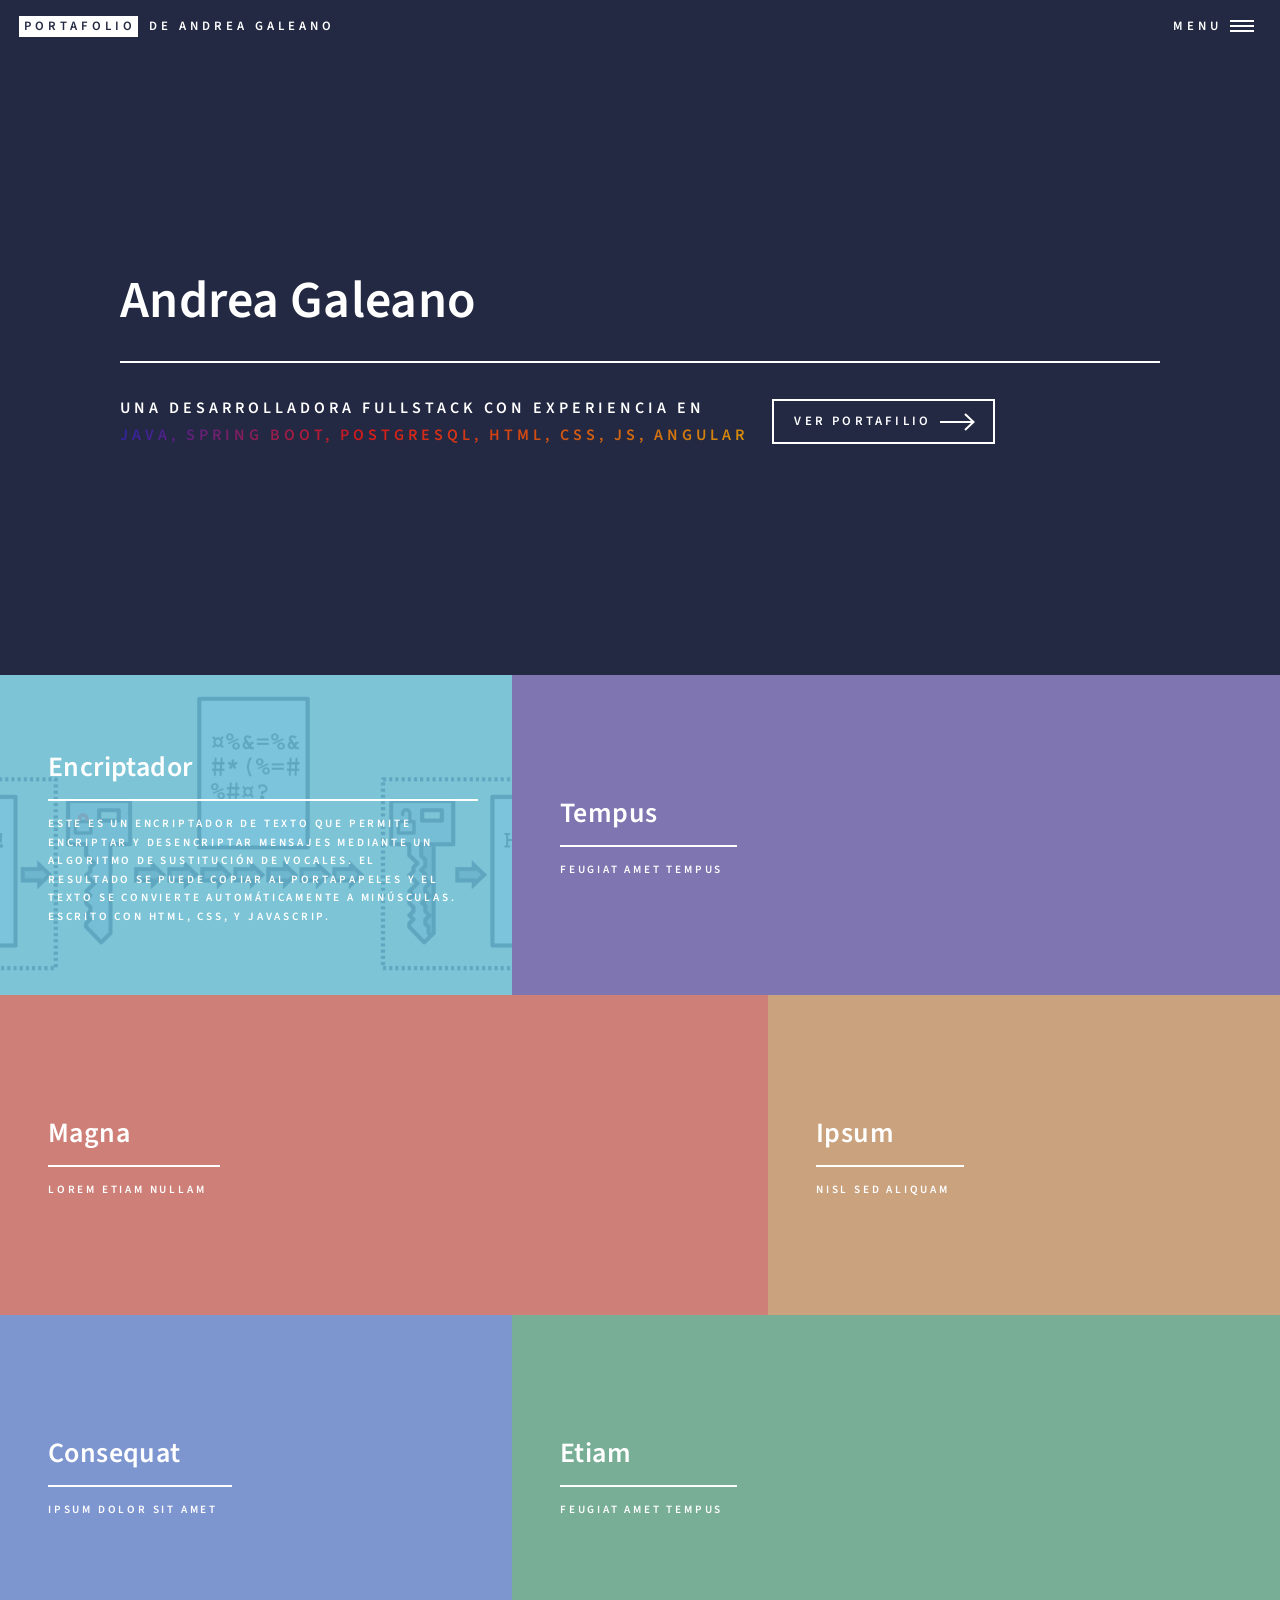
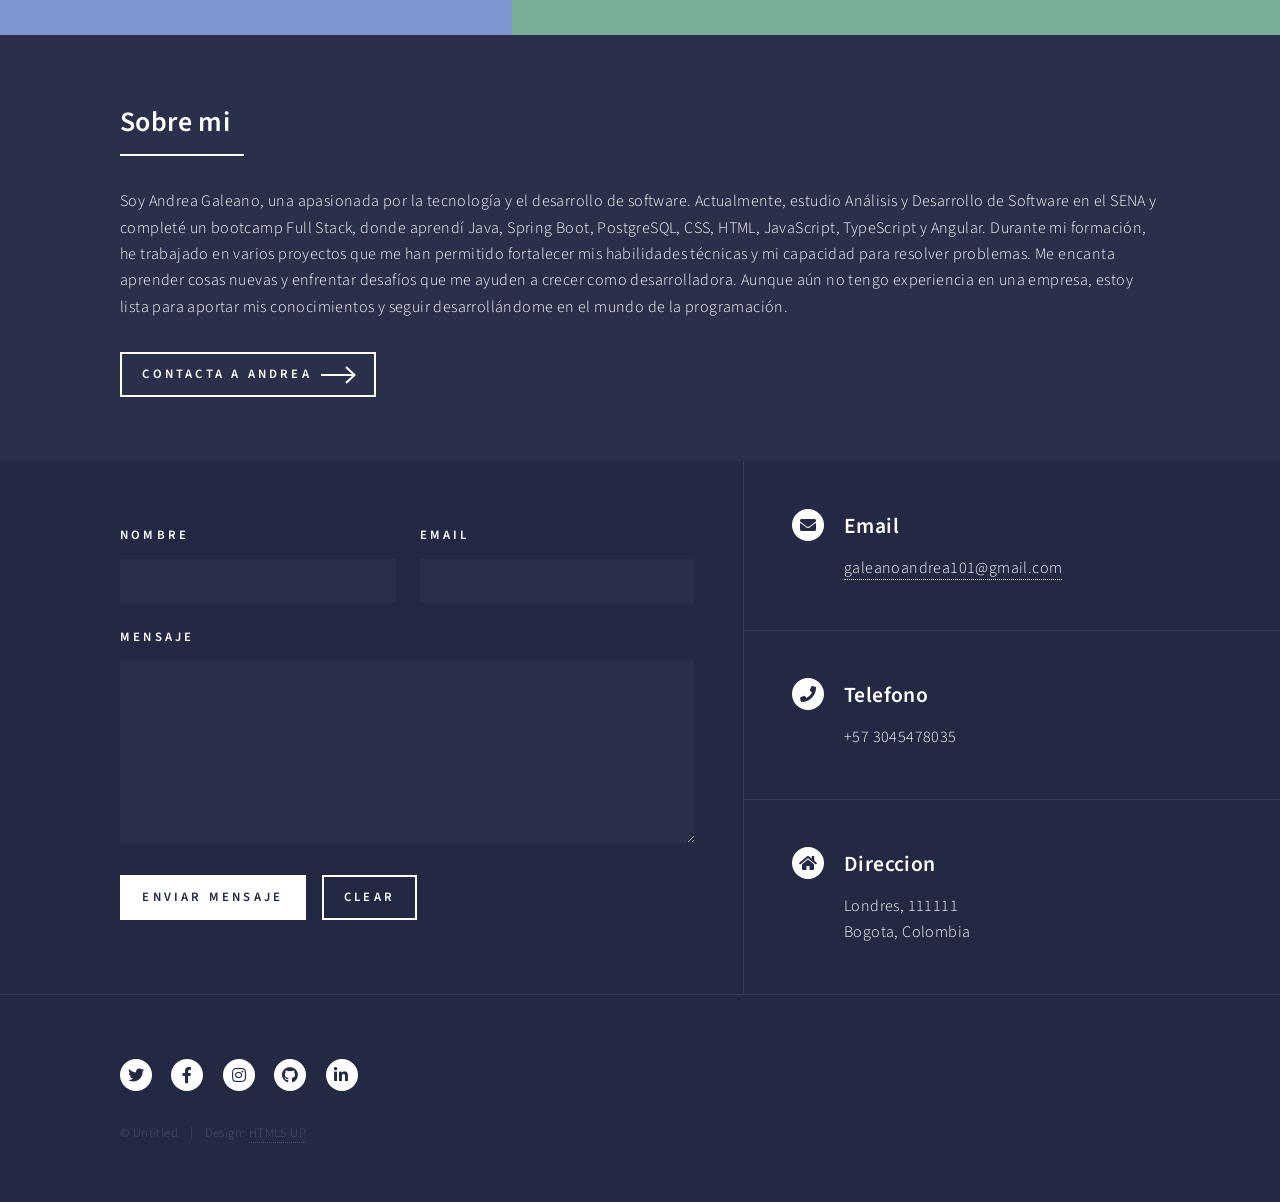
==== commit 0b929ef6: "Agregar proyecto de clientes" ====
--- a/index.html
+++ b/index.html
@@ -120,11 +120,11 @@
 							<section id="two">
 								<div class="inner">
 									<header class="major">
-										<h2>Massa libero</h2>
-									</header>
-									<p>Nullam et orci eu lorem consequat tincidunt vivamus et sagittis libero. Mauris aliquet magna magna sed nunc rhoncus pharetra. Pellentesque condimentum sem. In efficitur ligula tate urna. Maecenas laoreet massa vel lacinia pellentesque lorem ipsum dolor. Nullam et orci eu lorem consequat tincidunt. Vivamus et sagittis libero. Mauris aliquet magna magna sed nunc rhoncus amet pharetra et feugiat tempus.</p>
+										<h2>Sobre mi</h2>
+									</header>
+									<p>Soy Andrea Galeano, una apasionada por la tecnología y el desarrollo de software. Actualmente, estudio Análisis y Desarrollo de Software en el SENA y completé un bootcamp Full Stack, donde aprendí Java, Spring Boot, PostgreSQL, CSS, HTML, JavaScript, TypeScript y Angular. Durante mi formación, he trabajado en varios proyectos que me han permitido fortalecer mis habilidades técnicas y mi capacidad para resolver problemas. Me encanta aprender cosas nuevas y enfrentar desafíos que me ayuden a crecer como desarrolladora. Aunque aún no tengo experiencia en una empresa, estoy lista para aportar mis conocimientos y seguir desarrollándome en el mundo de la programación.</p>
 									<ul class="actions">
-										<li><a href="landing.html" class="button next">Get Started</a></li>
+										<li><a href="#contact" class="button next scrolly">Contacta a Andrea</a></li>
 									</ul>
 								</div>
 							</section>
@@ -135,10 +135,10 @@
 					<section id="contact">
 						<div class="inner">
 							<section>
-								<form method="post" action="#">
+								<form method="post" action="mailto:galeanoandrea101@gmail.com">
 									<div class="fields">
 										<div class="field half">
-											<label for="name">Name</label>
+											<label for="name">Nombre</label>
 											<input type="text" name="name" id="name" />
 										</div>
 										<div class="field half">
@@ -146,12 +146,12 @@
 											<input type="text" name="email" id="email" />
 										</div>
 										<div class="field">
-											<label for="message">Message</label>
+											<label for="message">Mensaje</label>
 											<textarea name="message" id="message" rows="6"></textarea>
 										</div>
 									</div>
 									<ul class="actions">
-										<li><input type="submit" value="Send Message" class="primary" /></li>
+										<li><input type="submit" value="Enviar Mensaje" class="primary" /></li>
 										<li><input type="reset" value="Clear" /></li>
 									</ul>
 								</form>
@@ -161,23 +161,22 @@
 									<div class="contact-method">
 										<span class="icon solid alt fa-envelope"></span>
 										<h3>Email</h3>
-										<a href="#">information@untitled.tld</a>
+										<a href="#">galeanoandrea101@gmail.com</a>
 									</div>
 								</section>
 								<section>
 									<div class="contact-method">
 										<span class="icon solid alt fa-phone"></span>
-										<h3>Phone</h3>
-										<span>(000) 000-0000 x12387</span>
+										<h3>Telefono</h3>
+										<span>+57 3045478035</span>
 									</div>
 								</section>
 								<section>
 									<div class="contact-method">
 										<span class="icon solid alt fa-home"></span>
-										<h3>Address</h3>
-										<span>1234 Somewhere Road #5432<br />
-										Nashville, TN 00000<br />
-										United States of America</span>
+										<h3>Direccion</h3>
+										Londres, 111111<br />
+										Bogota, Colombia</span>
 									</div>
 								</section>
 							</section>
@@ -191,8 +190,8 @@
 								<li><a href="#" class="icon brands alt fa-twitter"><span class="label">Twitter</span></a></li>
 								<li><a href="#" class="icon brands alt fa-facebook-f"><span class="label">Facebook</span></a></li>
 								<li><a href="#" class="icon brands alt fa-instagram"><span class="label">Instagram</span></a></li>
-								<li><a href="#" class="icon brands alt fa-github"><span class="label">GitHub</span></a></li>
-								<li><a href="#" class="icon brands alt fa-linkedin-in"><span class="label">LinkedIn</span></a></li>
+								<li><a href="https://github.com/Andreag10" target="_blank" class="icon brands alt fa-github"><span class="label">GitHub</span></a></li>
+								<li><a href="https://www.linkedin.com/in/andrea-galeano-ag19" target="_blank" class="icon brands alt fa-linkedin-in"><span class="label">LinkedIn</span></a></li>
 							</ul>
 							<ul class="copyright">
 								<li>&copy; Untitled</li><li>Design: <a href="https://html5up.net">HTML5 UP</a></li>
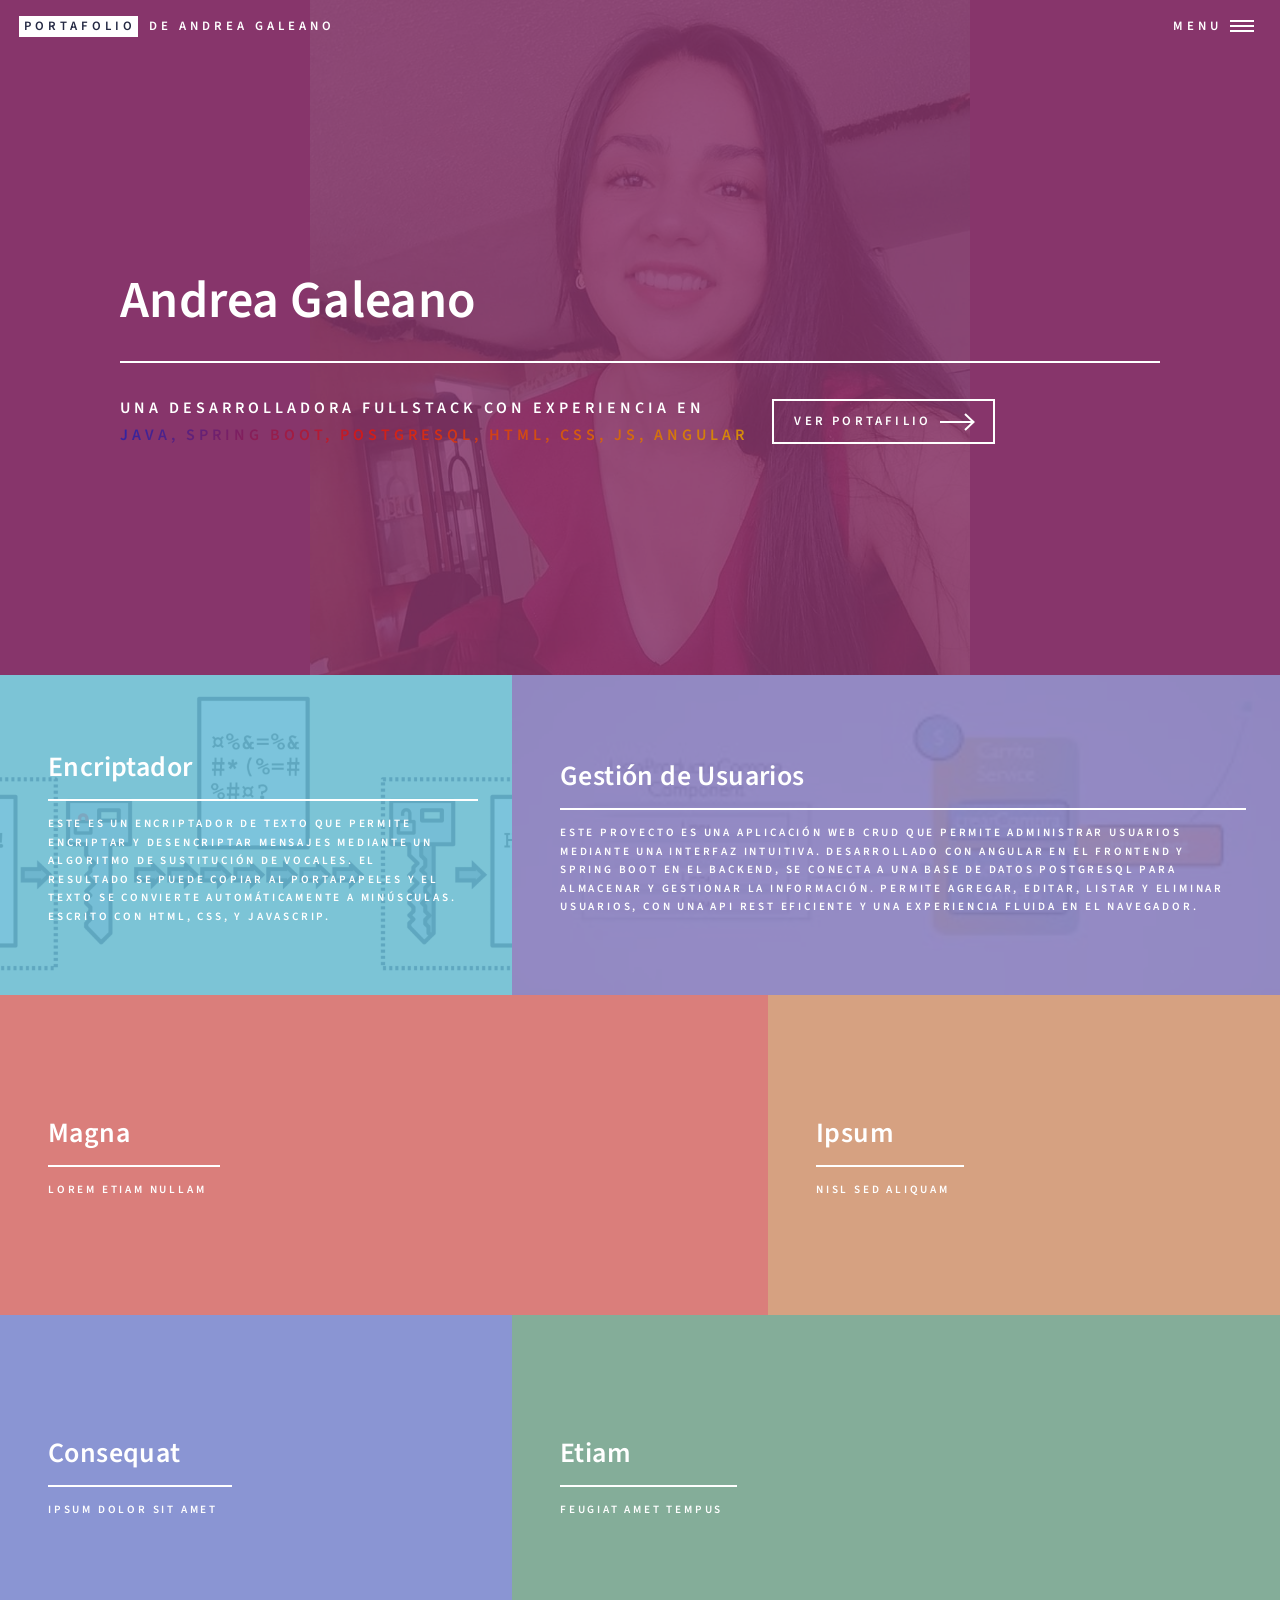
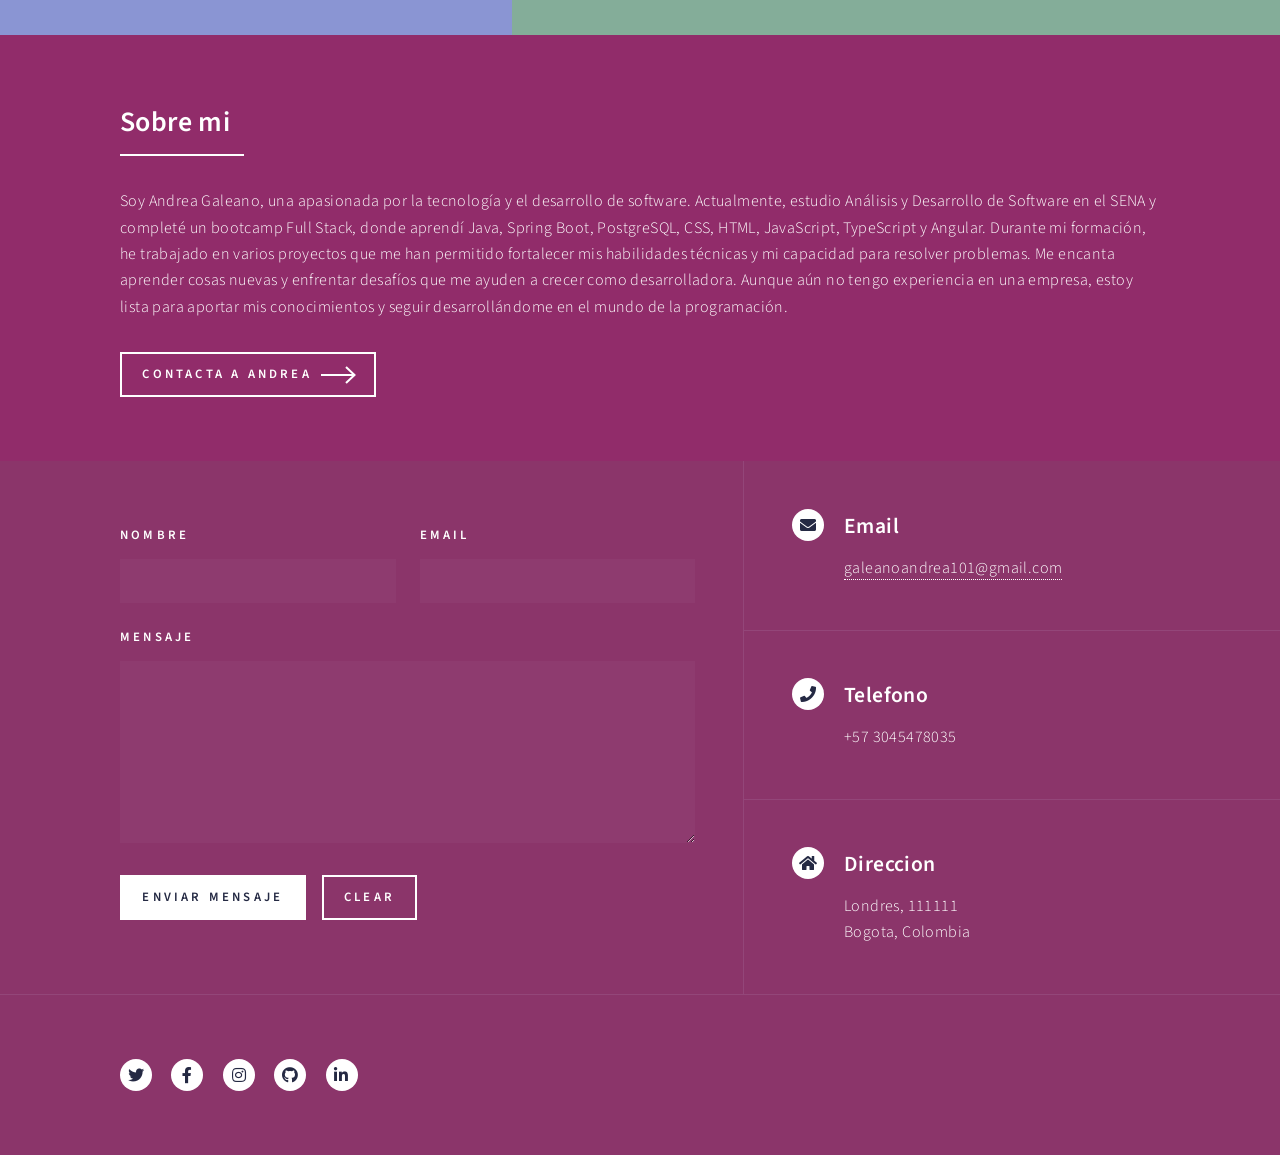
==== commit 6ae3a7e2: "Actualizacion" ====
--- a/index.html
+++ b/index.html
@@ -1,4 +1,3 @@
-<!DOCTYPE HTML>
 <!--
 	Forty by HTML5 UP
 	html5up.net | @ajlkn
@@ -28,15 +27,15 @@
 				<!-- Menu -->
 					<nav id="menu">
 						<ul class="links">
-							<li><a href="index.html">Home</a></li>
-							<li><a href="landing.html">Landing</a></li>
-							<li><a href="generic.html">Generic</a></li>
-							<li><a href="elements.html">Elements</a></li>
+							<li><a href="index.html">Inicio</a></li>
+							<li><a href="#one">Portafolio</a></li>
+							<li><a href="#contact">Sobre mi</a></li>
 						</ul>
-						<ul class="actions stacked">
+
+						<!--<ul class="actions stacked">
 							<li><a href="#" class="button primary fit">Get Started</a></li>
 							<li><a href="#" class="button fit">Log In</a></li>
-						</ul>
+						</ul> -->
 					</nav>
 
 				<!-- Banner -->
@@ -71,16 +70,16 @@
 								</article>
 								<article>
 									<span class="image">
-										<img src="images/pic02.jpg" alt="" />
-									</span>
-									<header class="major">
-										<h3><a href="landing.html" class="link">Tempus</a></h3>
-										<p>feugiat amet tempus</p>
-									</header>
-								</article>
-								<article>
-									<span class="image">
-										<img src="images/pic03.jpg" alt="" />
+										<img src="images/images.jpg" alt="" />
+									</span>
+									<header class="major">
+										<h3><a href="https://github.com/Andreag10/Portafolio/tree/main/assets/proyectos/Clientes" target="_blank" class="link">Gestión de Usuarios</a></h3>
+										<p>Este proyecto es una aplicación web CRUD que permite administrar usuarios mediante una interfaz intuitiva. Desarrollado con Angular en el frontend y Spring Boot en el backend, se conecta a una base de datos PostgreSQL para almacenar y gestionar la información. Permite agregar, editar, listar y eliminar usuarios, con una API REST eficiente y una experiencia fluida en el navegador. </p>
+									</header>
+								</article>
+								<article>
+									<span class="image">
+										<img src="images/banner.jpg" alt="" />
 									</span>
 									<header class="major">
 										<h3><a href="landing.html" class="link">Magna</a></h3>
@@ -189,12 +188,12 @@
 							<ul class="icons">
 								<li><a href="#" class="icon brands alt fa-twitter"><span class="label">Twitter</span></a></li>
 								<li><a href="#" class="icon brands alt fa-facebook-f"><span class="label">Facebook</span></a></li>
-								<li><a href="#" class="icon brands alt fa-instagram"><span class="label">Instagram</span></a></li>
+								<li><a href="https://www.instagram.com/andrea_galeano10?igsh=MWJlZTFnemJ4bDU2Mg==" target="_blank" class="icon brands alt fa-instagram"><span class="label">Instagram</span></a></li>
 								<li><a href="https://github.com/Andreag10" target="_blank" class="icon brands alt fa-github"><span class="label">GitHub</span></a></li>
 								<li><a href="https://www.linkedin.com/in/andrea-galeano-ag19" target="_blank" class="icon brands alt fa-linkedin-in"><span class="label">LinkedIn</span></a></li>
 							</ul>
 							<ul class="copyright">
-								<li>&copy; Untitled</li><li>Design: <a href="https://html5up.net">HTML5 UP</a></li>
+								<!--<li>&copy; Untitled</li><li>Design: <a href="https://html5up.net">HTML5 UP</a></li> -->
 							</ul>
 						</div>
 					</footer>
--- a/assets/css/main.css
+++ b/assets/css/main.css
@@ -130,7 +130,7 @@
 	}
 
 	body {
-		background: #242943;
+		background: #8b356a;
 	}
 
 		body.is-preload *, body.is-preload *:before, body.is-preload *:after {
@@ -3031,7 +3031,7 @@
 				-webkit-flex-direction: row-reverse;
 				-ms-flex-direction: row-reverse;
 				flex-direction: row-reverse;
-				background-color: #333856;
+				background-color: #56334d;
 			}
 
 				.spotlights > section:nth-child(2n) > .content {
@@ -3145,7 +3145,7 @@
 		display: -webkit-flex;
 		display: -ms-flex;
 		display: flex;
-		background-color: #2a2f4a;
+		background-color: #4a2a3f;
 		box-shadow: 0 0 0.25em 0 rgba(0, 0, 0, 0.15);
 		cursor: default;
 		font-weight: 600;
@@ -3411,16 +3411,16 @@
 		-webkit-align-items: center;
 		-ms-align-items: center;
 		align-items: center;
-		background-image: url("../../images/banner.jpg");
+		background-image: url("../../images/mifoto.jpg");
 		display: -moz-flex;
 		display: -webkit-flex;
 		display: -ms-flex;
 		display: flex;
 		padding: 6em 0 2em 0 ;
 		background-attachment: fixed;
-		background-position: center;
+		background-position: center top;
 		background-repeat: no-repeat;
-		background-size: cover;
+		background-size: contain;
 		border-bottom: 0 !important;
 		cursor: default;
 		height: 60vh;
@@ -3441,7 +3441,7 @@
 			-ms-transition-delay: 0.75s;
 			transition-delay: 0.75s;
 			pointer-events: none;
-			background-color: #242943;
+			background-color: #86366c;
 			content: '';
 			display: block;
 			height: 100%;
@@ -3456,6 +3456,7 @@
 		#banner h1 {
 			font-size: 3.25em;
 		}
+
 
 		#banner > .inner {
 			-moz-transition: opacity 1.5s ease, -moz-transform 0.5s ease-out, -moz-filter 0.5s ease, -webkit-filter 0.5s ease;
@@ -3620,7 +3621,7 @@
 /* Main */
 
 	#main {
-		background-color: #2a2f4a;
+		background-color: #912c6a;
 	}
 
 		#main > * {
@@ -3829,7 +3830,7 @@
 		-ms-justify-content: center;
 		justify-content: center;
 		pointer-events: none;
-		background: rgba(36, 41, 67, 0.9);
+		background: rgba(143, 113, 130, 0.9);
 		box-shadow: none;
 		height: 100%;
 		left: 0;
@@ -3957,7 +3958,7 @@
 			}
 
 	body.is-ie #menu {
-		background: rgba(42, 47, 74, 0.975);
+		background: rgba(60, 69, 119, 0.975);
 	}
 
 	body.is-menu-visible #wrapper {
@@ -3980,4 +3981,6 @@
 			transform: none;
 			opacity: 1;
 			visibility: visible;
-		}+		}
+
+	
